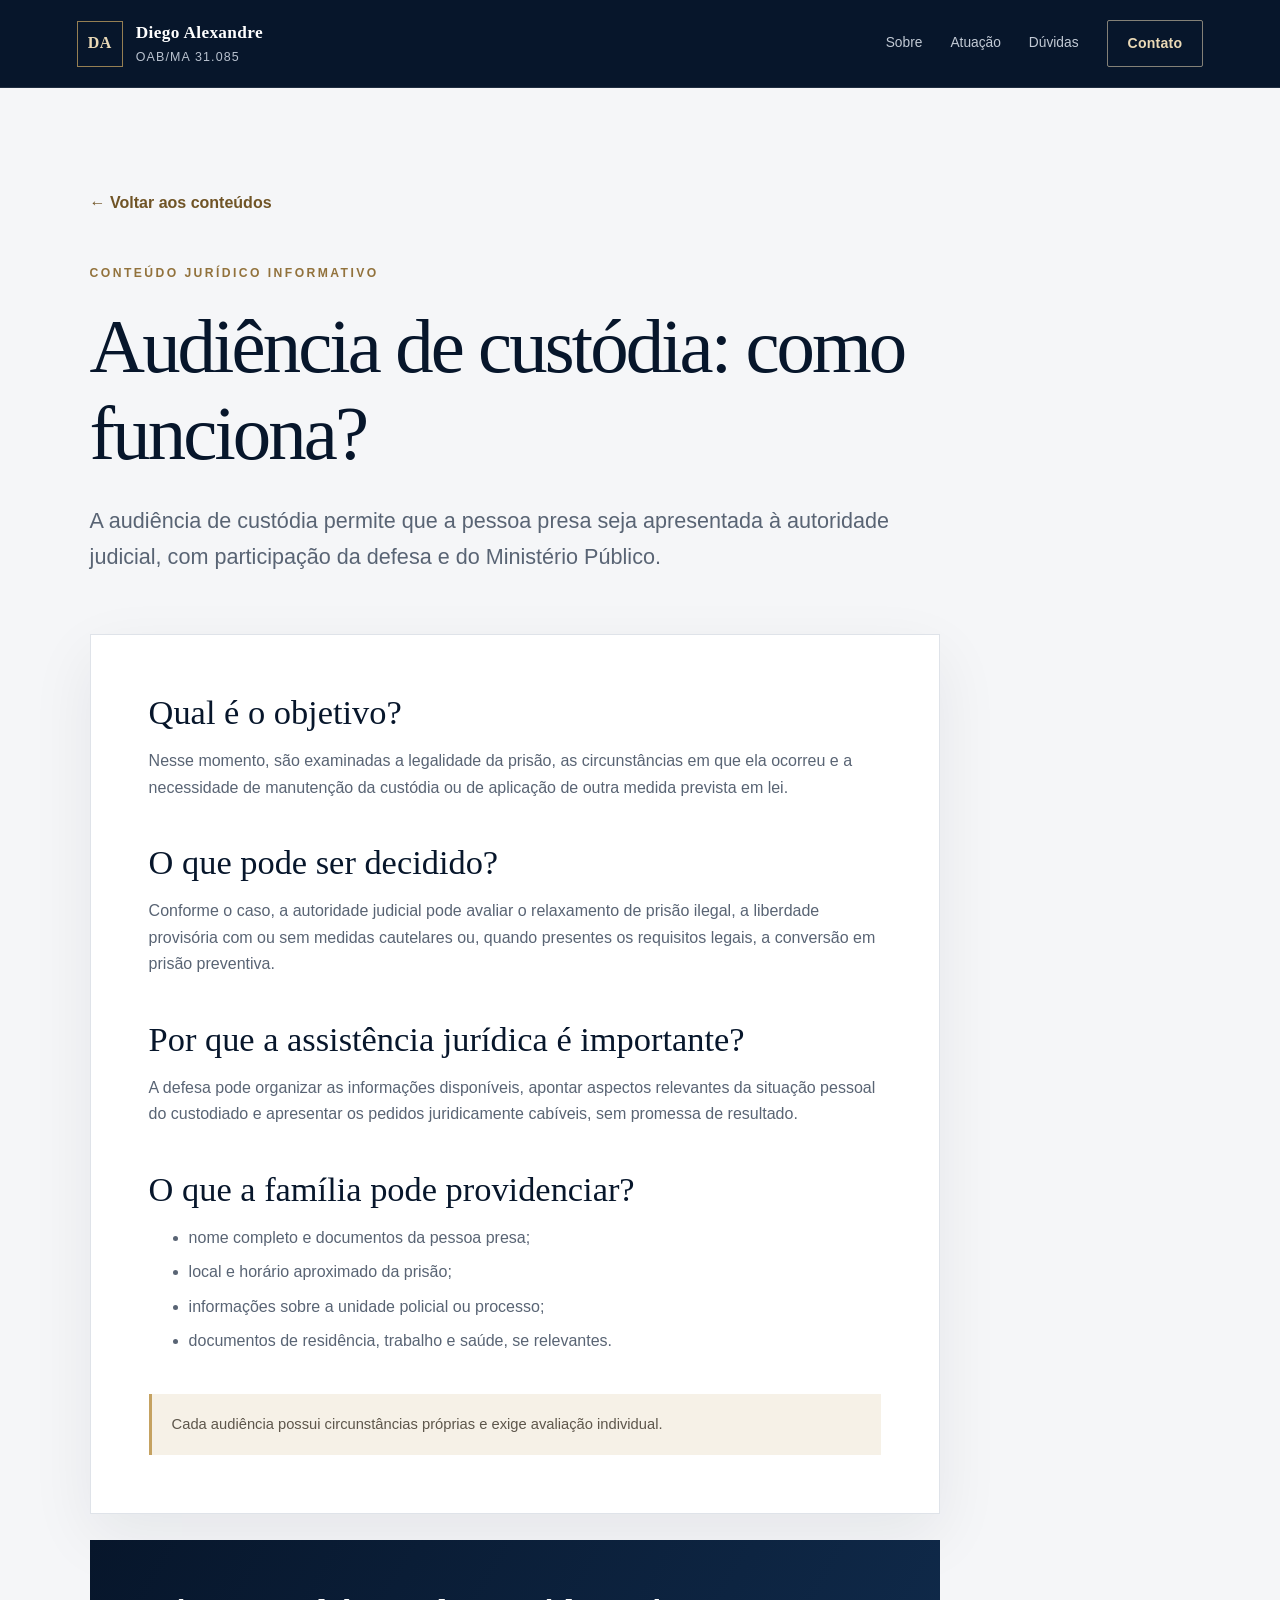
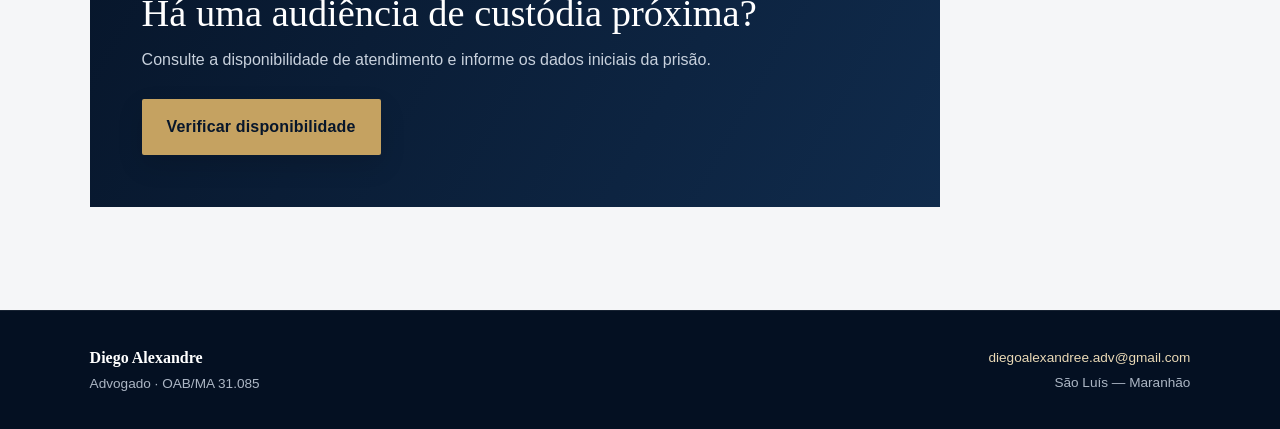
==== audiencia-de-custodia.html @ cdeb8ced "Add files via upload" ====
<!doctype html><html lang="pt-BR"><head><meta charset="utf-8"><meta name="viewport" content="width=device-width,initial-scale=1"><meta name="description" content="Entenda como funciona a audiência de custódia e a importância da assistência jurídica em São Luís/MA."><meta name="theme-color" content="#09182f"><link rel="canonical" href="https://diegoalexandreadv.github.io/advocacia-criminal/audiencia-de-custodia.html"><title>Audiência de custódia: como funciona | Diego Alexandre</title><link rel="stylesheet" href="styles.css"></head><body>
<header class="topbar"><a class="brand" href="index.html"><span class="monogram">DA</span><span><strong>Diego Alexandre</strong><small>OAB/MA 31.085</small></span></a><nav class="main-nav"><a href="index.html#sobre">Sobre</a><a href="index.html#atuacao">Atuação</a><a href="index.html#duvidas">Dúvidas</a><a class="nav-contact" href="index.html#contato">Contato</a></nav></header>
<main><article class="legal-article"><a class="back-link" href="index.html#conteudos">← Voltar aos conteúdos</a><p class="eyebrow">Conteúdo jurídico informativo</p><h1>Audiência de custódia: como funciona?</h1><p class="article-lead">A audiência de custódia permite que a pessoa presa seja apresentada à autoridade judicial, com participação da defesa e do Ministério Público.</p>
<div class="article-body"><h2>Qual é o objetivo?</h2><p>Nesse momento, são examinadas a legalidade da prisão, as circunstâncias em que ela ocorreu e a necessidade de manutenção da custódia ou de aplicação de outra medida prevista em lei.</p><h2>O que pode ser decidido?</h2><p>Conforme o caso, a autoridade judicial pode avaliar o relaxamento de prisão ilegal, a liberdade provisória com ou sem medidas cautelares ou, quando presentes os requisitos legais, a conversão em prisão preventiva.</p><h2>Por que a assistência jurídica é importante?</h2><p>A defesa pode organizar as informações disponíveis, apontar aspectos relevantes da situação pessoal do custodiado e apresentar os pedidos juridicamente cabíveis, sem promessa de resultado.</p><h2>O que a família pode providenciar?</h2><ul><li>nome completo e documentos da pessoa presa;</li><li>local e horário aproximado da prisão;</li><li>informações sobre a unidade policial ou processo;</li><li>documentos de residência, trabalho e saúde, se relevantes.</li></ul><div class="legal-note">Cada audiência possui circunstâncias próprias e exige avaliação individual.</div></div>
<aside class="article-cta"><h2>Há uma audiência de custódia próxima?</h2><p>Consulte a disponibilidade de atendimento e informe os dados iniciais da prisão.</p><a class="button primary" href="https://wa.me/5598984079574?text=Ol%C3%A1%2C%20Dr.%20Diego.%20Preciso%20verificar%20atendimento%20para%20audi%C3%AAncia%20de%20cust%C3%B3dia." target="_blank" rel="noopener noreferrer">Verificar disponibilidade</a></aside></article></main>
<footer><div><strong>Diego Alexandre</strong><span>Advogado · OAB/MA 31.085</span></div><p><a href="mailto:diegoalexandree.adv@gmail.com">diegoalexandree.adv@gmail.com</a><span>São Luís — Maranhão</span></p></footer></body></html>
---- styles.css ----
:root {
  --navy: #07162b;
  --navy-2: #0d2340;
  --ink: #111d30;
  --muted: #596474;
  --gold: #c5a261;
  --gold-light: #ead9b6;
  --paper: #f5f6f8;
  --white: #ffffff;
  --line: #dfe3e9;
}

* { box-sizing: border-box; }
html { scroll-behavior: smooth; }
body { margin: 0; color: var(--ink); background: var(--paper); font-family: "Segoe UI", Arial, Helvetica, sans-serif; font-size: 16px; line-height: 1.65; -webkit-font-smoothing: antialiased; }
a { color: inherit; }

.topbar { min-height: 88px; padding: 16px max(clamp(22px, 6vw, 92px), calc((100vw - 1320px) / 2)); display: flex; align-items: center; justify-content: space-between; gap: 24px; background: var(--navy); color: var(--white); border-bottom: 1px solid rgba(255,255,255,.1); }
.brand { display: flex; align-items: center; gap: 13px; text-decoration: none; }
.brand strong, .brand small { display: block; }
.brand strong { font-family: Georgia, 'Times New Roman', serif; font-size: 1.08rem; letter-spacing: .02em; }
.brand small { color: #b9c2cf; font-size: .78rem; letter-spacing: .09em; text-transform: uppercase; }
.monogram { width: 46px; height: 46px; border: 1px solid rgba(197,162,97,.75); display: grid; place-items: center; color: var(--gold-light); font-family: Georgia, serif; font-weight: 700; letter-spacing: .03em; }
.main-nav { display: flex; align-items: center; gap: 28px; }
.main-nav > a:not(.nav-contact) { color: #c2cad5; font-size: .86rem; text-decoration: none; transition: color .2s ease; }
.main-nav > a:not(.nav-contact):hover { color: var(--gold-light); }
.nav-contact { padding: 11px 20px; border: 1px solid rgba(234,217,183,.55); border-radius: 2px; color: var(--gold-light); font-weight: 650; text-decoration: none; font-size: .88rem; letter-spacing: .015em; transition: .2s ease; }
.nav-contact:hover, .nav-contact:focus-visible { background: var(--gold); color: var(--navy); }
.urgent-strip { padding: 11px max(clamp(22px, 7vw, 108px), calc((100vw - 1320px) / 2)); display: flex; align-items: center; justify-content: center; gap: 10px 18px; flex-wrap: wrap; background: #e8d6b4; color: var(--navy); font-size: .88rem; text-align: center; }
.urgent-strip a { color: var(--navy); font-weight: 750; text-underline-offset: 4px; }

.hero { position: relative; overflow: hidden; min-height: calc(100vh - 88px); padding: clamp(70px, 8vw, 116px) max(clamp(22px, 7vw, 108px), calc((100vw - 1320px) / 2)); display: grid; grid-template-columns: minmax(0, 1.15fr) minmax(360px, .72fr); align-items: center; gap: clamp(54px, 8vw, 124px); background: radial-gradient(circle at 82% 18%, rgba(197,162,97,.10), transparent 28%), linear-gradient(135deg, #061326 0%, var(--navy) 54%, #0a1d38 100%); color: var(--white); }
.hero::before { content: ''; position: absolute; width: 1px; height: 64%; right: 7vw; top: 18%; background: linear-gradient(transparent, rgba(197,162,97,.45), transparent); }
.hero-copy, .hero-visual { position: relative; z-index: 1; }
.eyebrow { margin: 0 0 20px; color: #92723c; font-size: .76rem; font-weight: 750; letter-spacing: .2em; text-transform: uppercase; }
.hero .eyebrow, .eyebrow.light { color: var(--gold-light); }
h1, h2, h3 { margin-top: 0; line-height: 1.14; }
h1, h2 { font-family: Georgia, 'Times New Roman', serif; font-weight: 500; }
h1 { max-width: 790px; margin-bottom: 26px; font-size: clamp(2.65rem, 5vw, 4.65rem); letter-spacing: -.038em; }
.intro { max-width: 650px; margin: 0; color: #bdc7d4; font-size: clamp(1.05rem, 1.35vw, 1.2rem); line-height: 1.75; }
.hero-actions { display: flex; flex-wrap: wrap; gap: 14px; margin-top: 40px; }
.button { min-height: 52px; padding: 14px 24px; display: inline-flex; align-items: center; justify-content: center; border: 1px solid transparent; border-radius: 2px; font-weight: 750; letter-spacing: .01em; text-decoration: none; transition: transform .2s ease, background .2s ease, color .2s ease, box-shadow .2s ease; }
.button:hover { transform: translateY(-2px); }
.button:focus-visible { outline: 3px solid rgba(201,165,94,.45); outline-offset: 3px; }
.primary { background: var(--gold); color: var(--navy); box-shadow: 0 10px 26px rgba(0,0,0,.13); }
.primary:hover { background: #dfc07f; box-shadow: 0 14px 32px rgba(0,0,0,.2); }
.secondary { border-color: rgba(255,255,255,.35); color: var(--white); }
.secondary:hover { background: rgba(255,255,255,.08); }
.credential { margin: 30px 0 0; color: #8f9daf; font-size: .84rem; letter-spacing: .025em; }
.credential span { margin: 0 7px; color: var(--gold); }

.hero-visual { width: 100%; max-width: 480px; justify-self: end; }
.portrait-frame { position: relative; }
.portrait-frame img { width: 100%; height: auto; aspect-ratio: 1 / 1; display: block; object-fit: cover; object-position: center 24%; border: 1px solid rgba(197,162,97,.38); filter: saturate(.82) contrast(1.04); box-shadow: 0 30px 80px rgba(0,0,0,.32); }
.portrait-caption { padding: 20px 2px 0; display: flex; align-items: flex-start; justify-content: space-between; gap: 20px; color: #aeb9c7; }
.portrait-caption strong, .portrait-caption span { display: block; }
.portrait-caption strong { color: var(--white); font-family: Georgia, serif; font-size: 1.12rem; font-weight: 500; }
.portrait-caption span { margin-top: 2px; font-size: .82rem; }
.portrait-caption .location { margin-top: 3px; color: var(--gold-light); font-size: .78rem; letter-spacing: .08em; text-transform: uppercase; white-space: nowrap; }

.practice { padding: clamp(78px, 9vw, 124px) max(clamp(22px, 7vw, 108px), calc((100vw - 1320px) / 2)); }
.about, .faq, .articles { padding: clamp(78px, 9vw, 124px) max(clamp(22px, 7vw, 108px), calc((100vw - 1320px) / 2)); background: var(--white); }
.about-grid { display: grid; grid-template-columns: 1.15fr .85fr; gap: clamp(42px, 8vw, 110px); align-items: start; }
.about-grid > p { margin: 0; color: var(--muted); font-size: 1.07rem; }
.about-details { display: grid; border-top: 1px solid var(--line); }
.about-details span { padding: 16px 0; display: flex; justify-content: space-between; gap: 20px; border-bottom: 1px solid var(--line); color: var(--muted); }
.about-details strong { color: var(--navy); }
.section-heading { max-width: 780px; margin-bottom: 52px; }
.section-heading h2, .contact h2 { margin-bottom: 0; color: var(--navy); font-size: clamp(2rem, 3.7vw, 3.25rem); }
.cards { display: grid; grid-template-columns: repeat(2, 1fr); gap: 1px; background: var(--line); border: 1px solid var(--line); box-shadow: 0 20px 55px rgba(9,24,47,.055); }
.cards article { min-height: 210px; padding: 34px; display: grid; grid-template-columns: 44px 1fr; gap: 22px; background: var(--white); transition: background .2s ease; }
.cards article:hover { background: #fafbfc; }
.cards span { color: #9a783f; font-family: Georgia, serif; font-size: .88rem; }
.cards h3 { margin: 0 0 13px; color: var(--navy); font-family: Georgia, serif; font-size: 1.42rem; font-weight: 500; }
.cards p { margin: 0; max-width: 480px; color: var(--muted); font-size: .96rem; }

.approach { padding: clamp(64px, 7vw, 92px) max(clamp(22px, 7vw, 108px), calc((100vw - 1320px) / 2)); display: grid; grid-template-columns: 1fr 1fr; gap: clamp(40px, 9vw, 140px); align-items: end; background: linear-gradient(120deg, var(--navy-2), #102b4c); color: var(--white); border-top: 1px solid rgba(197,162,97,.28); }
.approach h2 { margin: 0; max-width: 620px; font-size: clamp(2rem, 3.8vw, 3.4rem); }
.approach > p { margin: 0; color: #c8d1dd; font-size: 1.05rem; }
.service-mode { padding: clamp(64px, 7vw, 92px) max(clamp(22px, 7vw, 108px), calc((100vw - 1320px) / 2)); display: grid; grid-template-columns: 1fr 1fr; gap: clamp(40px, 9vw, 140px); align-items: end; background: #102b4c; color: var(--white); border-top: 1px solid rgba(197,162,97,.28); }
.service-mode h2 { margin: 0; font-family: Georgia, serif; font-size: clamp(2rem, 3.8vw, 3.3rem); font-weight: 500; }
.service-mode > p { margin: 0; color: #c8d1dd; }
.faq { background: var(--paper); }
.faq-list { border-top: 1px solid #cfd5dd; }
.faq details { border-bottom: 1px solid #cfd5dd; }
.faq summary { padding: 24px 42px 24px 0; color: var(--navy); font-family: Georgia, serif; font-size: 1.2rem; cursor: pointer; }
.faq details p { max-width: 850px; margin: -6px 0 24px; color: var(--muted); }
.article-grid { display: grid; grid-template-columns: repeat(3,1fr); gap: 18px; }
.article-grid article { padding: 30px; border: 1px solid var(--line); background: #fafbfc; }
.article-grid span { color: #92723c; font-size: .72rem; font-weight: 750; letter-spacing: .12em; text-transform: uppercase; }
.article-grid h3 { margin: 18px 0 13px; color: var(--navy); font-size: 1.35rem; }
.article-grid p { color: var(--muted); }
.article-grid a { color: #7d5d29; font-weight: 700; text-underline-offset: 4px; }
.contact { max-width: 1320px; margin: 0 auto; padding: clamp(82px, 10vw, 138px) max(clamp(22px, 7vw, 108px), calc((100vw - 1320px) / 2)); display: grid; grid-template-columns: .82fr 1.18fr; gap: clamp(45px, 8vw, 110px); align-items: start; }
.contact-copy > p:not(.eyebrow) { color: var(--muted); font-size: 1.05rem; }
.contact-data { margin-top: 34px; border-top: 1px solid var(--line); }
.contact-data span { padding: 16px 0; display: block; border-bottom: 1px solid var(--line); }
.contact-data small { display: block; margin-bottom: 2px; color: #7a8491; text-transform: uppercase; letter-spacing: .1em; }
.contact-data strong, .contact-data a { color: var(--navy); font-weight: 650; text-decoration: none; }
.contact-form { padding: clamp(26px,4vw,46px); background: white; border: 1px solid var(--line); box-shadow: 0 25px 65px rgba(7,22,43,.09); }
.field { display: flex; flex-direction: column; gap: 7px; margin-bottom: 18px; }
.form-row { display: grid; grid-template-columns: 1fr 1fr; gap: 16px; }
.field label { color: var(--navy); font-size: .88rem; font-weight: 700; }
.field input, .field select, .field textarea { width: 100%; padding: 14px 15px; border: 1px solid #cfd5dd; border-radius: 2px; background: #fbfcfd; color: var(--ink); font: inherit; outline: none; transition: border .2s, box-shadow .2s; }
.field textarea { resize: vertical; min-height: 130px; }
.field input:focus, .field select:focus, .field textarea:focus { border-color: #a27b3e; box-shadow: 0 0 0 3px rgba(197,162,97,.16); }
.contact-form .button { width: 100%; cursor: pointer; font: inherit; }
.contact-form > small { display: block; margin-top: 15px; color: #747d8b; line-height: 1.5; }
.floating-socials { position: fixed; right: 20px; bottom: 20px; z-index: 20; display: grid; gap: 10px; }
.social-float { width: 52px; height: 52px; display: grid; place-items: center; border-radius: 50%; color: white; box-shadow: 0 12px 30px rgba(0,0,0,.26); transition: transform .2s ease, box-shadow .2s ease; }
.social-float:hover { transform: translateY(-3px); box-shadow: 0 16px 36px rgba(0,0,0,.32); }
.social-float svg { width: 25px; height: 25px; fill: none; stroke: currentColor; stroke-width: 1.8; stroke-linecap: round; stroke-linejoin: round; }
.social-float svg .dot { fill: currentColor; stroke: none; }
.instagram-float { background: linear-gradient(145deg,#7139a6,#d33f72 55%,#e6a14a); }
.whatsapp-float { background: #176b46; }

footer { padding: 34px max(clamp(22px, 7vw, 108px), calc((100vw - 1320px) / 2)); display: flex; justify-content: space-between; gap: 24px; align-items: center; background: #041022; color: #acb6c4; border-top: 1px solid rgba(255,255,255,.08); }
footer strong, footer span { display: block; }
footer strong { color: var(--white); font-family: Georgia, serif; }
footer span, footer p { margin: 2px 0 0; font-size: .85rem; }
footer p { text-align: right; }
footer p a { color: var(--gold-light); text-decoration: none; }
footer p span { margin-top: 3px; }

/* Páginas de conteúdo jurídico */
.legal-article { padding: clamp(70px,8vw,110px) max(clamp(22px,7vw,108px),calc((100vw - 1180px)/2)); background: var(--paper); }
.back-link { display: inline-block; margin-bottom: 46px; color: #705426; font-weight: 700; text-decoration: none; }
.legal-article > h1 { max-width: 900px; margin-bottom: 25px; color: var(--navy); font-size: clamp(2.7rem,6vw,5rem); }
.article-lead { max-width: 850px; margin: 0 0 60px; color: var(--muted); font-size: clamp(1.1rem,2vw,1.35rem); }
.article-body { max-width: 850px; padding: clamp(28px,5vw,58px); background: white; border: 1px solid var(--line); box-shadow: 0 22px 60px rgba(7,22,43,.07); }
.article-body h2 { margin: 42px 0 14px; color: var(--navy); font-size: clamp(1.55rem,3vw,2.15rem); }
.article-body h2:first-child { margin-top: 0; }
.article-body p, .article-body li { color: var(--muted); }
.article-body li + li { margin-top: 8px; }
.legal-note { margin-top: 40px; padding: 18px 20px; border-left: 3px solid var(--gold); background: #f6f1e7; color: #5d564b; font-size: .92rem; }
.article-cta { max-width: 850px; margin-top: 26px; padding: clamp(28px,5vw,52px); background: linear-gradient(120deg,var(--navy),#102b4c); color: white; }
.article-cta h2 { margin-bottom: 12px; font-family: Georgia,serif; font-size: clamp(1.7rem,3vw,2.5rem); font-weight: 500; }
.article-cta p { margin: 0 0 25px; color: #c8d1dd; }

@media (max-width: 900px) {
  .hero { grid-template-columns: 1fr; }
  .hero { min-height: auto; }
  .hero-visual { max-width: 520px; justify-self: start; }
  .main-nav > a:not(.nav-contact) { display: none; }
  .contact { grid-template-columns: 1fr; }
}

@media (max-width: 620px) {
  .topbar { min-height: 72px; padding: 13px 18px; }
  .monogram { width: 40px; height: 40px; }
  .brand strong { font-size: .98rem; }
  .nav-contact { padding: 9px 12px; font-size: .78rem; }
  .hero { padding: 58px 20px 64px; gap: 38px; }
  h1 { font-size: clamp(2.25rem, 12vw, 3.25rem); }
  .hero-actions, .hero-actions .button { width: 100%; }
  .credential { line-height: 1.8; }
  .portrait-caption { padding-top: 16px; }
  .practice { padding: 68px 20px; }
  .cards { grid-template-columns: 1fr; }
  .cards article { min-height: 0; padding: 28px 24px; grid-template-columns: 36px 1fr; gap: 14px; }
  .approach { grid-template-columns: 1fr; padding: 60px 20px; }
  .about, .faq, .articles { padding: 68px 20px; }
  .about-grid, .service-mode { grid-template-columns: 1fr; }
  .article-grid { grid-template-columns: 1fr; }
  .contact { padding: 72px 20px; }
  .form-row { grid-template-columns: 1fr; gap: 0; }
  .floating-socials { right: 14px; bottom: 14px; }
  .social-float { width: 48px; height: 48px; }
  .legal-article { padding: 58px 20px; }
  .back-link { margin-bottom: 34px; }
  .article-body, .article-cta { padding: 25px 21px; }
  footer { align-items: flex-start; flex-direction: column; padding: 28px 20px; }
  footer p { text-align: left; }
}

@media (prefers-reduced-motion: reduce) {
  html { scroll-behavior: auto; }
  .button { transition: none; }
}
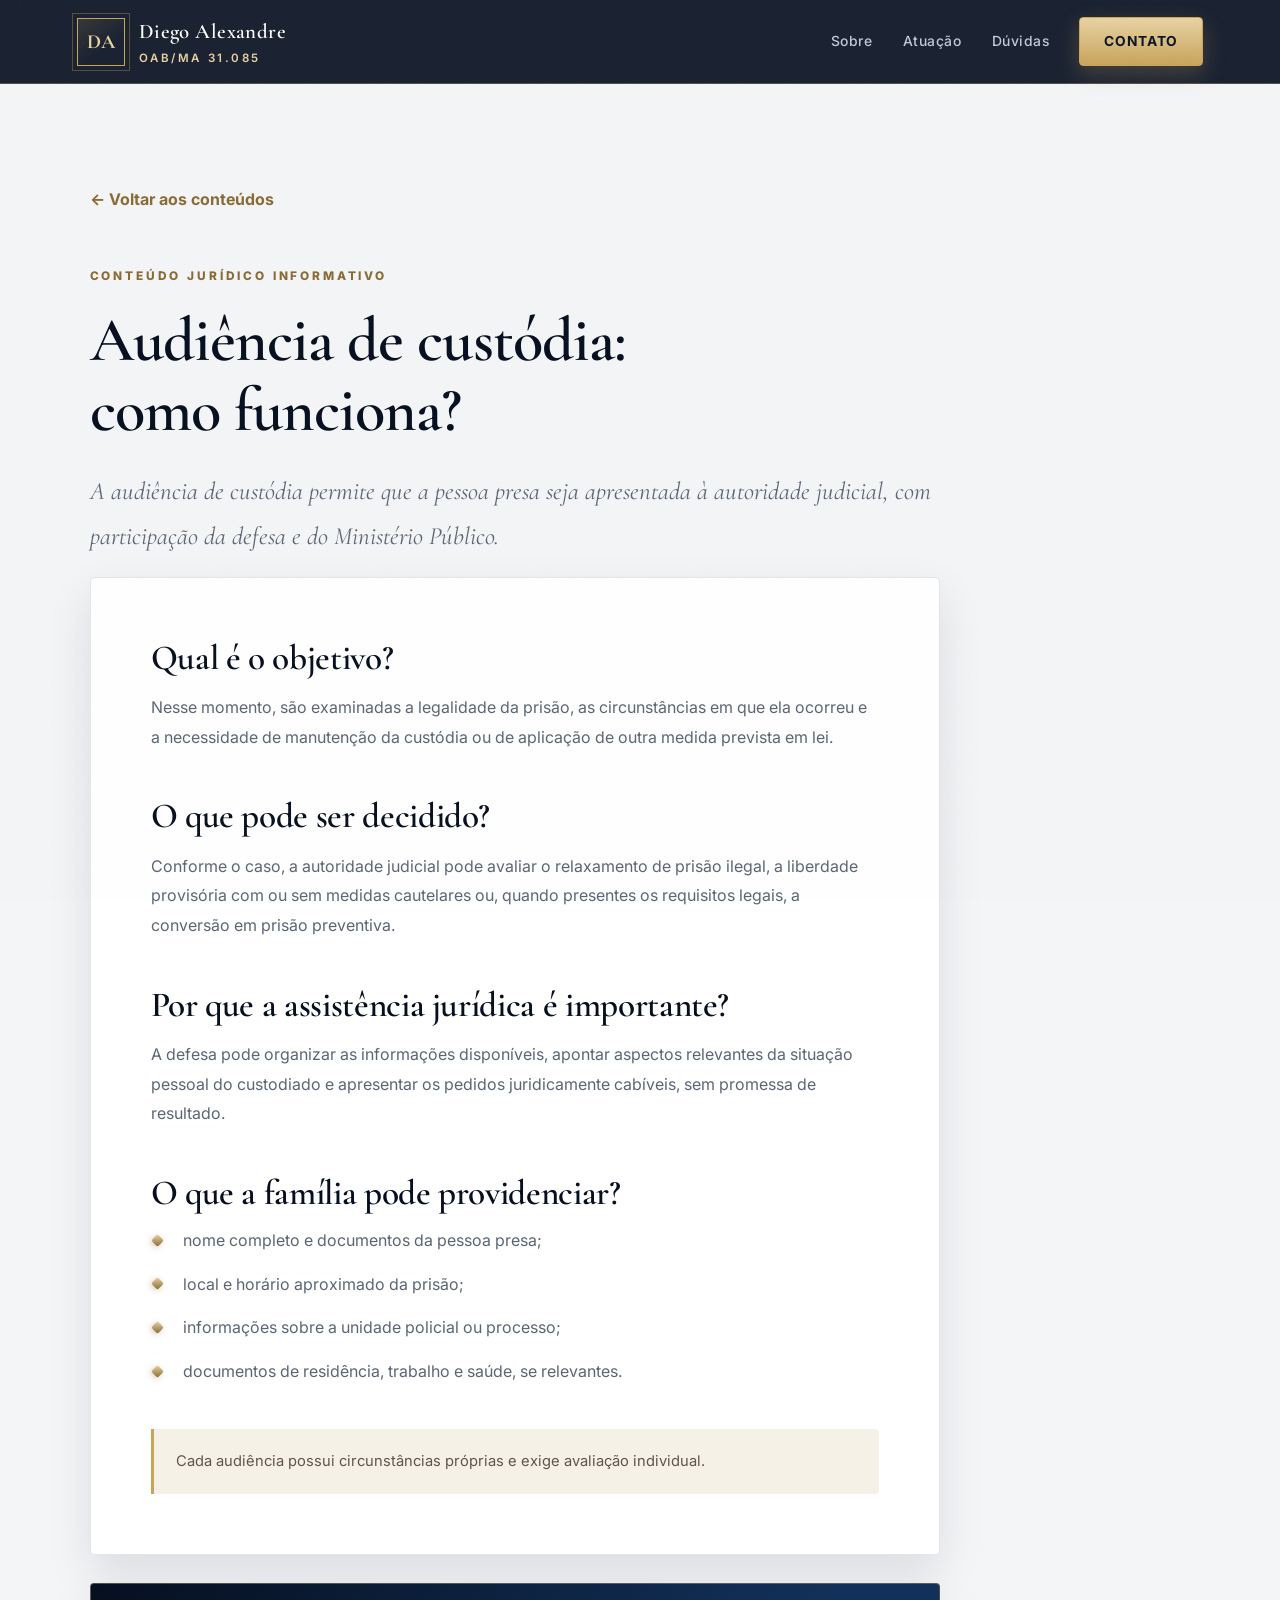
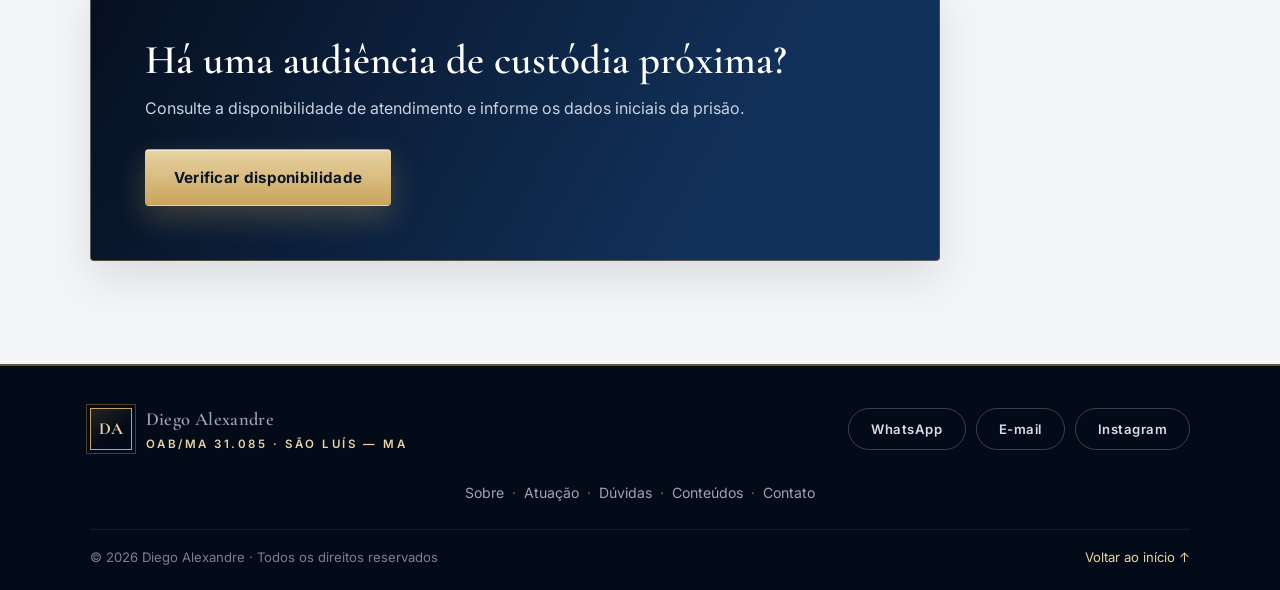
==== commit cff4f239: "Redesign completo: CSS v2, animacoes, OG tags, rodape novo, artigos fianca removido/aborto adicionad" ====
--- a/audiencia-de-custodia.html
+++ b/audiencia-de-custodia.html
@@ -1,6 +1,22 @@
-<!doctype html><html lang="pt-BR"><head><meta charset="utf-8"><meta name="viewport" content="width=device-width,initial-scale=1"><meta name="description" content="Entenda como funciona a audiência de custódia e a importância da assistência jurídica em São Luís/MA."><meta name="theme-color" content="#09182f"><link rel="canonical" href="https://diegoalexandreadv.github.io/advocacia-criminal/audiencia-de-custodia.html"><title>Audiência de custódia: como funciona | Diego Alexandre</title><link rel="stylesheet" href="styles.css"></head><body>
+<!doctype html><html lang="pt-BR"><head><meta charset="utf-8"><meta name="viewport" content="width=device-width,initial-scale=1"><meta name="description" content="Entenda como funciona a audiência de custódia e a importância da assistência jurídica em São Luís/MA."><meta name="theme-color" content="#09182f"><link rel="canonical" href="https://diegoalexandreadv.github.io/advocacia-criminal/audiencia-de-custodia.html"><meta property="og:title" content="Audiência de custódia: como funciona | Diego Alexandre"><meta property="og:description" content="Entenda como funciona a audiência de custódia e a importância da assistência jurídica em São Luís/MA."><meta property="og:type" content="article"><meta property="og:image" content="https://diegoalexandreadv.github.io/advocacia-criminal/diego-alexandre.jpeg"><title>Audiência de custódia: como funciona | Diego Alexandre</title><link rel="stylesheet" href="styles.css"></head><body>
 <header class="topbar"><a class="brand" href="index.html"><span class="monogram">DA</span><span><strong>Diego Alexandre</strong><small>OAB/MA 31.085</small></span></a><nav class="main-nav"><a href="index.html#sobre">Sobre</a><a href="index.html#atuacao">Atuação</a><a href="index.html#duvidas">Dúvidas</a><a class="nav-contact" href="index.html#contato">Contato</a></nav></header>
 <main><article class="legal-article"><a class="back-link" href="index.html#conteudos">← Voltar aos conteúdos</a><p class="eyebrow">Conteúdo jurídico informativo</p><h1>Audiência de custódia: como funciona?</h1><p class="article-lead">A audiência de custódia permite que a pessoa presa seja apresentada à autoridade judicial, com participação da defesa e do Ministério Público.</p>
 <div class="article-body"><h2>Qual é o objetivo?</h2><p>Nesse momento, são examinadas a legalidade da prisão, as circunstâncias em que ela ocorreu e a necessidade de manutenção da custódia ou de aplicação de outra medida prevista em lei.</p><h2>O que pode ser decidido?</h2><p>Conforme o caso, a autoridade judicial pode avaliar o relaxamento de prisão ilegal, a liberdade provisória com ou sem medidas cautelares ou, quando presentes os requisitos legais, a conversão em prisão preventiva.</p><h2>Por que a assistência jurídica é importante?</h2><p>A defesa pode organizar as informações disponíveis, apontar aspectos relevantes da situação pessoal do custodiado e apresentar os pedidos juridicamente cabíveis, sem promessa de resultado.</p><h2>O que a família pode providenciar?</h2><ul><li>nome completo e documentos da pessoa presa;</li><li>local e horário aproximado da prisão;</li><li>informações sobre a unidade policial ou processo;</li><li>documentos de residência, trabalho e saúde, se relevantes.</li></ul><div class="legal-note">Cada audiência possui circunstâncias próprias e exige avaliação individual.</div></div>
 <aside class="article-cta"><h2>Há uma audiência de custódia próxima?</h2><p>Consulte a disponibilidade de atendimento e informe os dados iniciais da prisão.</p><a class="button primary" href="https://wa.me/5598984079574?text=Ol%C3%A1%2C%20Dr.%20Diego.%20Preciso%20verificar%20atendimento%20para%20audi%C3%AAncia%20de%20cust%C3%B3dia." target="_blank" rel="noopener noreferrer">Verificar disponibilidade</a></aside></article></main>
-<footer><div><strong>Diego Alexandre</strong><span>Advogado · OAB/MA 31.085</span></div><p><a href="mailto:diegoalexandree.adv@gmail.com">diegoalexandree.adv@gmail.com</a><span>São Luís — Maranhão</span></p></footer></body></html>
+<footer class="foot-new">
+  <div class="foot-top">
+    <a class="brand" href="index.html" aria-label="Diego Alexandre — início">
+      <span class="monogram sm" aria-hidden="true">DA</span>
+      <span><strong>Diego Alexandre</strong><small>OAB/MA 31.085 · São Luís — MA</small></span>
+    </a>
+    <div class="foot-contact">
+      <a href="https://wa.me/5598984079574" target="_blank" rel="noopener">WhatsApp</a>
+      <a href="mailto:diegoalexandree.adv@gmail.com">E-mail</a>
+      <a href="https://www.instagram.com/diegoalexandreadv/" target="_blank" rel="noopener">Instagram</a>
+    </div>
+  </div>
+  <nav class="foot-links" aria-label="Mapa do site">
+    <a href="index.html#sobre">Sobre</a><span>·</span><a href="index.html#atuacao">Atuação</a><span>·</span><a href="index.html#duvidas">Dúvidas</a><span>·</span><a href="index.html#conteudos">Conteúdos</a><span>·</span><a href="index.html#contato">Contato</a>
+  </nav>
+  <div class="foot-bottom"><span>© 2026 Diego Alexandre · Todos os direitos reservados</span><a href="index.html">Voltar ao início ↑</a></div>
+</footer></body></html>
--- a/styles.css
+++ b/styles.css
@@ -1,179 +1,744 @@
+@import url('https://fonts.googleapis.com/css2?family=Cormorant+Garamond:ital,wght@0,500;0,600;0,700;1,500&family=Inter:wght@400;500;600;700;800&display=swap');
+
+/* ============================================================
+   DIEGO ALEXANDRE — ADVOCACIA CRIMINAL · CSS v2 (reescrita total)
+   Identidade: azul-marinho profundo + dourado envelhecido
+   Tipografia: Cormorant Garamond (display) + Inter (texto)
+   ============================================================ */
 :root {
-  --navy: #07162b;
-  --navy-2: #0d2340;
-  --ink: #111d30;
-  --muted: #596474;
-  --gold: #c5a261;
-  --gold-light: #ead9b6;
-  --paper: #f5f6f8;
+  --navy: #060f1f;
+  --navy-2: #0b1e3a;
+  --navy-3: #10294d;
+  --ink: #101b2e;
+  --muted: #5b6675;
+  --muted-lt: #aeb9c7;
+  --gold: #c9a45c;
+  --gold-2: #e8d3a2;
+  --gold-dk: #8a6a33;
+  --paper: #f4f5f7;
   --white: #ffffff;
-  --line: #dfe3e9;
+  --line: #e2e6ec;
+  --radius: 4px;
+  --shadow-lg: 0 30px 70px rgba(4, 12, 26, .16);
+  --shadow-md: 0 18px 45px rgba(4, 12, 26, .10);
+  --font-display: "Cormorant Garamond", Georgia, "Times New Roman", serif;
+  --font-body: "Inter", "Segoe UI", Arial, Helvetica, sans-serif;
 }
 
 * { box-sizing: border-box; }
 html { scroll-behavior: smooth; }
-body { margin: 0; color: var(--ink); background: var(--paper); font-family: "Segoe UI", Arial, Helvetica, sans-serif; font-size: 16px; line-height: 1.65; -webkit-font-smoothing: antialiased; }
+body {
+  margin: 0;
+  color: var(--ink);
+  background:
+    radial-gradient(900px 480px at 12% 32%, rgba(201, 164, 92, .06), transparent 65%),
+    radial-gradient(1000px 520px at 88% 72%, rgba(11, 30, 58, .05), transparent 65%),
+    var(--paper);
+  font-family: var(--font-body);
+  font-size: 16px;
+  line-height: 1.7;
+  -webkit-font-smoothing: antialiased;
+  text-rendering: optimizeLegibility;
+}
 a { color: inherit; }
-
-.topbar { min-height: 88px; padding: 16px max(clamp(22px, 6vw, 92px), calc((100vw - 1320px) / 2)); display: flex; align-items: center; justify-content: space-between; gap: 24px; background: var(--navy); color: var(--white); border-bottom: 1px solid rgba(255,255,255,.1); }
-.brand { display: flex; align-items: center; gap: 13px; text-decoration: none; }
+img { max-width: 100%; }
+h1, h2, h3 { margin-top: 0; line-height: 1.12; text-wrap: balance; }
+h1, h2 { font-family: var(--font-display); font-weight: 600; }
+
+/* ---------- Topo ---------- */
+.topbar {
+  position: sticky; top: 0; z-index: 50;
+  min-height: 84px;
+  padding: 14px max(clamp(22px, 6vw, 92px), calc((100vw - 1320px) / 2));
+  display: flex; align-items: center; justify-content: space-between; gap: 24px;
+  background: rgba(6, 15, 31, .92);
+  -webkit-backdrop-filter: blur(14px); backdrop-filter: blur(14px);
+  color: var(--white);
+  border-bottom: 1px solid rgba(201, 164, 92, .35);
+}
+.brand { display: flex; align-items: center; gap: 14px; text-decoration: none; }
 .brand strong, .brand small { display: block; }
-.brand strong { font-family: Georgia, 'Times New Roman', serif; font-size: 1.08rem; letter-spacing: .02em; }
-.brand small { color: #b9c2cf; font-size: .78rem; letter-spacing: .09em; text-transform: uppercase; }
-.monogram { width: 46px; height: 46px; border: 1px solid rgba(197,162,97,.75); display: grid; place-items: center; color: var(--gold-light); font-family: Georgia, serif; font-weight: 700; letter-spacing: .03em; }
-.main-nav { display: flex; align-items: center; gap: 28px; }
-.main-nav > a:not(.nav-contact) { color: #c2cad5; font-size: .86rem; text-decoration: none; transition: color .2s ease; }
-.main-nav > a:not(.nav-contact):hover { color: var(--gold-light); }
-.nav-contact { padding: 11px 20px; border: 1px solid rgba(234,217,183,.55); border-radius: 2px; color: var(--gold-light); font-weight: 650; text-decoration: none; font-size: .88rem; letter-spacing: .015em; transition: .2s ease; }
-.nav-contact:hover, .nav-contact:focus-visible { background: var(--gold); color: var(--navy); }
-.urgent-strip { padding: 11px max(clamp(22px, 7vw, 108px), calc((100vw - 1320px) / 2)); display: flex; align-items: center; justify-content: center; gap: 10px 18px; flex-wrap: wrap; background: #e8d6b4; color: var(--navy); font-size: .88rem; text-align: center; }
-.urgent-strip a { color: var(--navy); font-weight: 750; text-underline-offset: 4px; }
-
-.hero { position: relative; overflow: hidden; min-height: calc(100vh - 88px); padding: clamp(70px, 8vw, 116px) max(clamp(22px, 7vw, 108px), calc((100vw - 1320px) / 2)); display: grid; grid-template-columns: minmax(0, 1.15fr) minmax(360px, .72fr); align-items: center; gap: clamp(54px, 8vw, 124px); background: radial-gradient(circle at 82% 18%, rgba(197,162,97,.10), transparent 28%), linear-gradient(135deg, #061326 0%, var(--navy) 54%, #0a1d38 100%); color: var(--white); }
-.hero::before { content: ''; position: absolute; width: 1px; height: 64%; right: 7vw; top: 18%; background: linear-gradient(transparent, rgba(197,162,97,.45), transparent); }
-.hero-copy, .hero-visual { position: relative; z-index: 1; }
-.eyebrow { margin: 0 0 20px; color: #92723c; font-size: .76rem; font-weight: 750; letter-spacing: .2em; text-transform: uppercase; }
-.hero .eyebrow, .eyebrow.light { color: var(--gold-light); }
-h1, h2, h3 { margin-top: 0; line-height: 1.14; }
-h1, h2 { font-family: Georgia, 'Times New Roman', serif; font-weight: 500; }
-h1 { max-width: 790px; margin-bottom: 26px; font-size: clamp(2.65rem, 5vw, 4.65rem); letter-spacing: -.038em; }
-.intro { max-width: 650px; margin: 0; color: #bdc7d4; font-size: clamp(1.05rem, 1.35vw, 1.2rem); line-height: 1.75; }
-.hero-actions { display: flex; flex-wrap: wrap; gap: 14px; margin-top: 40px; }
-.button { min-height: 52px; padding: 14px 24px; display: inline-flex; align-items: center; justify-content: center; border: 1px solid transparent; border-radius: 2px; font-weight: 750; letter-spacing: .01em; text-decoration: none; transition: transform .2s ease, background .2s ease, color .2s ease, box-shadow .2s ease; }
+.brand strong { font-family: var(--font-display); font-size: 1.3rem; font-weight: 600; letter-spacing: .02em; }
+.brand small { color: var(--gold-2); font-size: .72rem; font-weight: 600; letter-spacing: .22em; text-transform: uppercase; }
+.monogram {
+  width: 48px; height: 48px; flex: 0 0 auto;
+  display: grid; place-items: center;
+  border: 1px solid var(--gold);
+  outline: 1px solid rgba(201, 164, 92, .35); outline-offset: 4px;
+  color: var(--gold-2);
+  font-family: var(--font-display); font-size: 1.25rem; font-weight: 700;
+  background: linear-gradient(145deg, rgba(201,164,92,.16), transparent 60%);
+}
+.main-nav { display: flex; align-items: center; gap: 30px; }
+.main-nav > a:not(.nav-contact) {
+  position: relative; color: #c2cad5; font-size: .87rem; font-weight: 500;
+  letter-spacing: .04em; text-decoration: none; padding: 6px 0; transition: color .2s ease;
+}
+.main-nav > a:not(.nav-contact)::after {
+  content: ""; position: absolute; left: 0; bottom: 0; height: 1px; width: 0;
+  background: var(--gold); transition: width .25s ease;
+}
+.main-nav > a:not(.nav-contact):hover { color: var(--gold-2); }
+.main-nav > a:not(.nav-contact):hover::after { width: 100%; }
+.nav-contact {
+  padding: 12px 24px; border: 1px solid var(--gold); border-radius: var(--radius);
+  color: #0a1526; font-weight: 700; font-size: .86rem; letter-spacing: .06em; text-transform: uppercase;
+  background: linear-gradient(180deg, var(--gold-2), var(--gold));
+  text-decoration: none; transition: transform .2s ease, box-shadow .2s ease, filter .2s ease;
+  box-shadow: 0 8px 22px rgba(201, 164, 92, .25);
+}
+.nav-contact:hover { transform: translateY(-2px); filter: brightness(1.06); box-shadow: 0 12px 28px rgba(201, 164, 92, .35); }
+
+/* ---------- Faixa urgente ---------- */
+.urgent-strip {
+  padding: 12px max(clamp(22px, 7vw, 108px), calc((100vw - 1320px) / 2));
+  display: flex; align-items: center; justify-content: center; gap: 8px 16px; flex-wrap: wrap;
+  background: linear-gradient(90deg, #d9bd85, #efdfbc 50%, #d9bd85);
+  color: #3d2c10; font-size: .88rem; text-align: center;
+}
+.urgent-strip strong { font-weight: 800; }
+.urgent-strip a { color: #3d2c10; font-weight: 800; text-underline-offset: 4px; }
+.urgent-strip a:hover { color: #000; }
+
+/* ---------- Hero ---------- */
+.hero {
+  position: relative; overflow: hidden;
+  min-height: calc(100vh - 84px);
+  padding: clamp(70px, 8vw, 116px) max(clamp(22px, 7vw, 108px), calc((100vw - 1320px) / 2));
+  display: grid; grid-template-columns: minmax(0, 1.15fr) minmax(360px, .72fr);
+  align-items: center; gap: clamp(54px, 8vw, 124px);
+  color: var(--white);
+  background:
+    radial-gradient(1000px 480px at 50% -8%, rgba(38, 84, 140, .5), transparent 65%),
+    radial-gradient(760px 560px at 10% 32%, rgba(201, 164, 92, .13), transparent 60%),
+    radial-gradient(900px 700px at 50% 115%, rgba(0, 0, 0, .55), transparent 70%),
+    linear-gradient(160deg, #030912 0%, #071224 58%, #0a1c36 100%);
+}
+.hero::before {
+  content: ""; position: absolute; inset: 0; pointer-events: none; opacity: .5;
+  background-image: linear-gradient(rgba(255,255,255,.035) 1px, transparent 1px),
+    linear-gradient(90deg, rgba(255,255,255,.035) 1px, transparent 1px);
+  background-size: 72px 72px;
+  mask-image: radial-gradient(ellipse at 70% 20%, #000 20%, transparent 70%);
+  -webkit-mask-image: radial-gradient(ellipse at 70% 20%, #000 20%, transparent 70%);
+}
+.hero::after {
+  content: ""; position: absolute; inset: 0 -420px 0 0; pointer-events: none;
+  background:
+    repeating-linear-gradient(90deg, transparent 0 150px, rgba(216, 178, 106, .06) 150px 178px, transparent 178px 420px),
+    radial-gradient(circle 2px at 60px 200px, rgba(232, 211, 162, .8), transparent 3px),
+    radial-gradient(circle 1.5px at 180px 80px, rgba(232, 211, 162, .55), transparent 3px);
+  background-size: auto, 260px 260px, 260px 260px;
+  background-repeat: repeat, repeat, repeat;
+  animation: heroBeamsGPU 24s linear infinite;
+  will-change: transform;
+}
+@keyframes heroBeamsGPU {
+  from { transform: translateX(0); }
+  to { transform: translateX(-420px); }
+}
+.hero-copy, .hero-visual { position: relative; z-index: 1; animation: rise .7s ease both; }
+.hero-visual { animation-delay: .12s; }
+@keyframes rise { from { opacity: 0; transform: translateY(26px); } to { opacity: 1; transform: none; } }
+.hero-visual { animation: rise .7s ease .12s both, heroFloat 7s ease-in-out 1s infinite; }
+@keyframes heroFloat { 0%, 100% { transform: translateY(0); } 50% { transform: translateY(-10px); } }
+.eyebrow {
+  margin: 0 0 20px; color: var(--gold-dk);
+  font-size: .74rem; font-weight: 800; letter-spacing: .24em; text-transform: uppercase;
+}
+/* linha da eyebrow removida */
+.hero .eyebrow, .eyebrow.light { color: var(--gold-2); }
+.hero .eyebrow {
+  display: inline-flex; border: 1px solid rgba(201, 164, 92, .55); border-radius: 100px;
+  padding: 9px 22px; background: rgba(201, 164, 92, .08);
+}
+h1 {
+  max-width: 800px; margin-bottom: 26px;
+  font-size: clamp(2.7rem, 5.2vw, 4.8rem);
+  letter-spacing: -.01em; font-weight: 600;
+}
+.intro { max-width: 640px; margin: 0; color: #bcc6d3; font-size: clamp(1.05rem, 1.35vw, 1.2rem); line-height: 1.8; }
+.hero-actions { display: flex; flex-wrap: wrap; gap: 14px; margin-top: 42px; }
+.hero h1 em { font-style: italic; background: linear-gradient(120deg, var(--gold-2), var(--gold)); -webkit-background-clip: text; background-clip: text; color: transparent; -webkit-text-fill-color: transparent; }
+.hero-trust { list-style: none; margin: 34px 0 0; padding: 0; display: flex; flex-wrap: wrap; gap: 10px 26px; }
+.hero-trust li { position: relative; padding-left: 26px; color: #c3ccd7; font-size: .86rem; font-weight: 600; letter-spacing: .05em; }
+.hero-trust li::before { content: "✓"; position: absolute; left: 0; top: 0; color: var(--gold); font-weight: 800; }
+.button {
+  min-height: 54px; padding: 15px 28px;
+  display: inline-flex; align-items: center; justify-content: center;
+  border: 1px solid transparent; border-radius: var(--radius);
+  font-weight: 700; font-size: .95rem; letter-spacing: .02em; text-decoration: none;
+  transition: transform .2s ease, background .2s ease, color .2s ease, box-shadow .2s ease, border-color .2s ease;
+}
 .button:hover { transform: translateY(-2px); }
-.button:focus-visible { outline: 3px solid rgba(201,165,94,.45); outline-offset: 3px; }
-.primary { background: var(--gold); color: var(--navy); box-shadow: 0 10px 26px rgba(0,0,0,.13); }
-.primary:hover { background: #dfc07f; box-shadow: 0 14px 32px rgba(0,0,0,.2); }
-.secondary { border-color: rgba(255,255,255,.35); color: var(--white); }
-.secondary:hover { background: rgba(255,255,255,.08); }
-.credential { margin: 30px 0 0; color: #8f9daf; font-size: .84rem; letter-spacing: .025em; }
-.credential span { margin: 0 7px; color: var(--gold); }
-
-.hero-visual { width: 100%; max-width: 480px; justify-self: end; }
-.portrait-frame { position: relative; }
-.portrait-frame img { width: 100%; height: auto; aspect-ratio: 1 / 1; display: block; object-fit: cover; object-position: center 24%; border: 1px solid rgba(197,162,97,.38); filter: saturate(.82) contrast(1.04); box-shadow: 0 30px 80px rgba(0,0,0,.32); }
-.portrait-caption { padding: 20px 2px 0; display: flex; align-items: flex-start; justify-content: space-between; gap: 20px; color: #aeb9c7; }
+.button:focus-visible { outline: 3px solid rgba(201, 165, 94, .5); outline-offset: 3px; }
+.primary {
+  background: linear-gradient(180deg, var(--gold-2), var(--gold));
+  color: #0a1526; box-shadow: 0 12px 30px rgba(201, 164, 92, .28);
+}
+.primary:hover { filter: brightness(1.05); box-shadow: 0 16px 36px rgba(201, 164, 92, .38); }
+.secondary { border-color: rgba(255, 255, 255, .4); color: var(--white); }
+.secondary:hover { background: rgba(255, 255, 255, .09); border-color: rgba(255, 255, 255, .7); }
+.credential {
+  margin: 34px 0 0; padding: 14px 0 14px 18px;
+  border-left: 2px solid var(--gold);
+  color: #d6dde6; font-size: .92rem; font-weight: 600; letter-spacing: .06em;
+}
+.credential span { margin: 0 10px; color: var(--gold); font-size: 1rem; }
+
+.hero-copy { grid-column: 2; grid-row: 1; }
+.hero-visual {
+  width: 100%; max-width: 440px; justify-self: start;
+  grid-column: 1; grid-row: 1;
+}
+.hero-visual { position: relative; }
+.hero-visual::before {
+  content: ""; position: absolute; inset: -12% -18% -8% -18%; pointer-events: none;
+  background:
+    radial-gradient(320px 320px at 30% 25%, rgba(201, 164, 92, .30), transparent 68%),
+    radial-gradient(380px 380px at 75% 70%, rgba(28, 70, 130, .50), transparent 68%);
+  animation: photoGlow 9s ease-in-out infinite alternate;
+  will-change: transform, opacity;
+}
+@keyframes photoGlow {
+  from { transform: translate(-14px, -8px) scale(1); opacity: .85; }
+  to { transform: translate(16px, 12px) scale(1.08); opacity: 1; }
+}
+.portrait-frame { position: relative; overflow: hidden; border-radius: 18px; }
+.portrait-frame::after {
+  content: ""; position: absolute; top: 0; bottom: 0; width: 90px; left: -140px;
+  background: linear-gradient(105deg, transparent, rgba(255, 255, 255, .28), transparent);
+  transform: skewX(-18deg); pointer-events: none; z-index: 2;
+  animation: photoShine 9s ease-in-out infinite;
+}
+@keyframes photoShine { 0%, 62% { left: -140px; } 88%, 100% { left: calc(100% + 60px); } }
+.portrait-frame img {
+  position: relative; width: 100%; height: auto; aspect-ratio: 4 / 5; display: block;
+  object-fit: cover; object-position: center 18%;
+  border: none;
+  filter: saturate(.88) contrast(1.05);
+  box-shadow: 0 34px 90px rgba(0, 0, 0, .45);
+}
+.portrait-caption {
+  margin-top: 24px; padding: 16px 2px 0;
+  display: flex; align-items: flex-start; justify-content: space-between; gap: 20px;
+  color: #aeb9c7;
+}
 .portrait-caption strong, .portrait-caption span { display: block; }
-.portrait-caption strong { color: var(--white); font-family: Georgia, serif; font-size: 1.12rem; font-weight: 500; }
+.portrait-caption strong { color: var(--white); font-family: var(--font-display); font-size: 1.3rem; font-weight: 600; }
 .portrait-caption span { margin-top: 2px; font-size: .82rem; }
-.portrait-caption .location { margin-top: 3px; color: var(--gold-light); font-size: .78rem; letter-spacing: .08em; text-transform: uppercase; white-space: nowrap; }
-
-.practice { padding: clamp(78px, 9vw, 124px) max(clamp(22px, 7vw, 108px), calc((100vw - 1320px) / 2)); }
-.about, .faq, .articles { padding: clamp(78px, 9vw, 124px) max(clamp(22px, 7vw, 108px), calc((100vw - 1320px) / 2)); background: var(--white); }
+.portrait-caption .location { margin-top: 4px; color: var(--gold-2); font-size: .74rem; font-weight: 700; letter-spacing: .14em; text-transform: uppercase; white-space: nowrap; }
+
+/* ---------- Seções claras ---------- */
+.practice { padding: clamp(80px, 9vw, 128px) max(clamp(22px, 7vw, 108px), calc((100vw - 1320px) / 2)); background: #faf7f0; }
+.about, .faq, .articles {
+  padding: clamp(80px, 9vw, 128px) max(clamp(22px, 7vw, 108px), calc((100vw - 1320px) / 2));
+  background: var(--white);
+}
+.section-heading { max-width: 800px; margin-bottom: 54px; }
+.section-heading h2, .contact h2 {
+  margin-bottom: 0; color: var(--navy);
+  font-size: clamp(2.1rem, 3.8vw, 3.3rem); font-weight: 600; letter-spacing: -.01em;
+}
+
 .about-grid { display: grid; grid-template-columns: 1.15fr .85fr; gap: clamp(42px, 8vw, 110px); align-items: start; }
-.about-grid > p { margin: 0; color: var(--muted); font-size: 1.07rem; }
-.about-details { display: grid; border-top: 1px solid var(--line); }
-.about-details span { padding: 16px 0; display: flex; justify-content: space-between; gap: 20px; border-bottom: 1px solid var(--line); color: var(--muted); }
-.about-details strong { color: var(--navy); }
-.section-heading { max-width: 780px; margin-bottom: 52px; }
-.section-heading h2, .contact h2 { margin-bottom: 0; color: var(--navy); font-size: clamp(2rem, 3.7vw, 3.25rem); }
-.cards { display: grid; grid-template-columns: repeat(2, 1fr); gap: 1px; background: var(--line); border: 1px solid var(--line); box-shadow: 0 20px 55px rgba(9,24,47,.055); }
-.cards article { min-height: 210px; padding: 34px; display: grid; grid-template-columns: 44px 1fr; gap: 22px; background: var(--white); transition: background .2s ease; }
-.cards article:hover { background: #fafbfc; }
-.cards span { color: #9a783f; font-family: Georgia, serif; font-size: .88rem; }
-.cards h3 { margin: 0 0 13px; color: var(--navy); font-family: Georgia, serif; font-size: 1.42rem; font-weight: 500; }
-.cards p { margin: 0; max-width: 480px; color: var(--muted); font-size: .96rem; }
-
-.approach { padding: clamp(64px, 7vw, 92px) max(clamp(22px, 7vw, 108px), calc((100vw - 1320px) / 2)); display: grid; grid-template-columns: 1fr 1fr; gap: clamp(40px, 9vw, 140px); align-items: end; background: linear-gradient(120deg, var(--navy-2), #102b4c); color: var(--white); border-top: 1px solid rgba(197,162,97,.28); }
-.approach h2 { margin: 0; max-width: 620px; font-size: clamp(2rem, 3.8vw, 3.4rem); }
-.approach > p { margin: 0; color: #c8d1dd; font-size: 1.05rem; }
-.service-mode { padding: clamp(64px, 7vw, 92px) max(clamp(22px, 7vw, 108px), calc((100vw - 1320px) / 2)); display: grid; grid-template-columns: 1fr 1fr; gap: clamp(40px, 9vw, 140px); align-items: end; background: #102b4c; color: var(--white); border-top: 1px solid rgba(197,162,97,.28); }
-.service-mode h2 { margin: 0; font-family: Georgia, serif; font-size: clamp(2rem, 3.8vw, 3.3rem); font-weight: 500; }
-.service-mode > p { margin: 0; color: #c8d1dd; }
+.about-grid > p { margin: 0; color: var(--muted); font-size: 1.08rem; line-height: 1.85; }
+.about-details { display: grid; border-top: 2px solid var(--navy); }
+.about-details span {
+  padding: 18px 4px; display: flex; justify-content: space-between; gap: 20px;
+  border-bottom: 1px solid var(--line); color: var(--muted); font-size: .95rem;
+}
+.about-details strong { color: var(--navy); font-weight: 700; }
+
+/* ---------- Cards de atuação ---------- */
+.cards { display: grid; grid-template-columns: 1fr; gap: 0; border-top: 1px solid var(--line); }
+.cards article {
+  position: relative; min-height: 0; padding: 32px 22px;
+  display: grid; grid-template-columns: 96px 1fr; gap: 28px; align-items: center;
+  background: transparent; border: none; border-bottom: 1px solid var(--line); border-radius: 0;
+  overflow: visible; transition: background .3s ease, padding .3s ease;
+}
+.cards article::before { display: none; }
+.cards article:hover { transform: none; background: var(--navy); box-shadow: var(--shadow-md); padding-left: 30px; }
+.cards article:hover::before { transform: scaleX(0); }
+.cards span { color: var(--gold); font-family: var(--font-display); font-size: 1.6rem; font-weight: 700; line-height: 1; }
+.cards article { cursor: pointer; }
+.cards h3 { margin: 0 0 10px; color: var(--navy); font-size: clamp(1.5rem, 2.4vw, 1.9rem); font-weight: 600; transition: color .3s ease; }
+.cards h3 a { color: inherit; text-decoration: none; }
+.cards article:hover h3 { color: var(--white); }
+.cards article:hover h3 a:hover { color: var(--gold-2); }
+.cards h3 a:hover { color: var(--gold-dk); }
+.cards article:hover h3 a:hover { color: var(--gold-2); }
+.cards p { margin: 0; max-width: 640px; color: var(--muted); font-size: .97rem; transition: color .3s ease; }
+.cards article:hover p { color: #c3ccd7; }
+
+/* ---------- Faixas escuras ---------- */
+.approach, .service-mode {
+  padding: clamp(66px, 7vw, 96px) max(clamp(22px, 7vw, 108px), calc((100vw - 1320px) / 2));
+  display: grid; grid-template-columns: 1fr 1fr; gap: clamp(40px, 9vw, 140px); align-items: end;
+  color: var(--white);
+}
+.approach {
+  background: linear-gradient(120deg, var(--navy-2), #12315a 70%, #16406f);
+  border-top: 1px solid rgba(201, 164, 92, .35);
+}
+.approach h2 { margin: 0; max-width: 620px; font-size: clamp(2.1rem, 3.8vw, 3.4rem); font-weight: 600; }
+.approach > p { margin: 0; color: #c8d1dd; font-size: 1.06rem; line-height: 1.8; }
+.service-mode { background: linear-gradient(120deg, #0a1830, var(--navy-2)); border-top: 1px solid rgba(255,255,255,.07); }
+.service-mode h2 { margin: 0; font-size: clamp(2.1rem, 3.8vw, 3.3rem); font-weight: 600; }
+.service-mode > p { margin: 0; color: #c8d1dd; line-height: 1.8; }
+
+/* ---------- FAQ ---------- */
 .faq { background: var(--paper); }
 .faq-list { border-top: 1px solid #cfd5dd; }
-.faq details { border-bottom: 1px solid #cfd5dd; }
-.faq summary { padding: 24px 42px 24px 0; color: var(--navy); font-family: Georgia, serif; font-size: 1.2rem; cursor: pointer; }
-.faq details p { max-width: 850px; margin: -6px 0 24px; color: var(--muted); }
-.article-grid { display: grid; grid-template-columns: repeat(3,1fr); gap: 18px; }
-.article-grid article { padding: 30px; border: 1px solid var(--line); background: #fafbfc; }
-.article-grid span { color: #92723c; font-size: .72rem; font-weight: 750; letter-spacing: .12em; text-transform: uppercase; }
-.article-grid h3 { margin: 18px 0 13px; color: var(--navy); font-size: 1.35rem; }
-.article-grid p { color: var(--muted); }
-.article-grid a { color: #7d5d29; font-weight: 700; text-underline-offset: 4px; }
-.contact { max-width: 1320px; margin: 0 auto; padding: clamp(82px, 10vw, 138px) max(clamp(22px, 7vw, 108px), calc((100vw - 1320px) / 2)); display: grid; grid-template-columns: .82fr 1.18fr; gap: clamp(45px, 8vw, 110px); align-items: start; }
-.contact-copy > p:not(.eyebrow) { color: var(--muted); font-size: 1.05rem; }
-.contact-data { margin-top: 34px; border-top: 1px solid var(--line); }
-.contact-data span { padding: 16px 0; display: block; border-bottom: 1px solid var(--line); }
-.contact-data small { display: block; margin-bottom: 2px; color: #7a8491; text-transform: uppercase; letter-spacing: .1em; }
-.contact-data strong, .contact-data a { color: var(--navy); font-weight: 650; text-decoration: none; }
-.contact-form { padding: clamp(26px,4vw,46px); background: white; border: 1px solid var(--line); box-shadow: 0 25px 65px rgba(7,22,43,.09); }
-.field { display: flex; flex-direction: column; gap: 7px; margin-bottom: 18px; }
+.faq details { border-bottom: 1px solid #cfd5dd; transition: background .2s ease; }
+.faq details[open] { background: var(--white); }
+.faq summary {
+  position: relative; padding: 26px 56px 26px 0; color: var(--navy);
+  font-family: var(--font-display); font-size: 1.35rem; font-weight: 600; cursor: pointer; list-style: none;
+}
+.faq summary::-webkit-details-marker { display: none; }
+.faq summary::after {
+  content: "+"; position: absolute; right: 6px; top: 50%; transform: translateY(-50%);
+  width: 34px; height: 34px; display: grid; place-items: center;
+  border: 1px solid var(--gold); border-radius: 50%; color: var(--gold-dk);
+  font-family: var(--font-body); font-size: 1.2rem; font-weight: 400; transition: transform .25s ease, background .25s ease;
+}
+.faq details[open] summary::after { transform: translateY(-50%) rotate(45deg); background: var(--navy); border-color: var(--navy); color: var(--gold-2); }
+.faq details p { max-width: 850px; margin: 0 0 26px; color: var(--muted); }
+
+/* ---------- Artigos ---------- */
+.article-grid { display: grid; grid-template-columns: repeat(3, 1fr); gap: 20px; }
+.article-grid article {
+  padding: 30px 28px 32px; border: 1px solid var(--line); border-radius: 8px;
+  background: var(--white); transition: transform .25s ease, box-shadow .25s ease, border-color .25s ease;
+  display: flex; flex-direction: column; cursor: pointer;
+}
+.article-grid article:hover { transform: translateY(-5px); box-shadow: var(--shadow-md); border-color: #d3bd8a; }
+.article-grid span {
+  display: inline-block; align-self: flex-start; color: var(--gold-dk);
+  font-size: .68rem; font-weight: 800; letter-spacing: .18em; text-transform: uppercase;
+  border: 1px solid #d8c08a; border-radius: 100px; padding: 5px 14px; background: #faf6ec;
+}
+.article-grid h3 { margin: 18px 0 12px; color: var(--navy); font-size: clamp(1.4rem, 2vw, 1.65rem); font-weight: 600; line-height: 1.25; }
+.article-grid p { color: var(--muted); font-size: .95rem; flex: 1; }
+.article-grid a { color: var(--gold-dk); font-weight: 700; text-decoration: underline; text-underline-offset: 4px; text-decoration-color: #d8c08a; align-self: flex-start; margin-top: 16px; }
+.article-grid a:hover { color: var(--navy); text-decoration-color: var(--navy); }
+
+/* ---------- Artigo em destaque ---------- */
+.featured {
+  display: grid; grid-template-columns: 1fr 1fr; gap: 0; align-items: stretch;
+  background: linear-gradient(120deg, var(--navy) 55%, #12315a);
+  color: var(--white); border-top: 1px solid rgba(201, 164, 92, .4);
+  border-bottom: 1px solid rgba(201, 164, 92, .4);
+}
+.featured-media { position: relative; min-height: 320px; overflow: hidden; }
+.featured-media img {
+  position: absolute; inset: 0; width: 100%; height: 100%; object-fit: cover;
+  filter: saturate(.85) contrast(1.05); transition: transform .8s cubic-bezier(.2, .7, .2, 1);
+}
+.featured:hover .featured-media img { transform: scale(1.04); }
+.featured-tag {
+  position: absolute; top: 22px; left: 22px; z-index: 1;
+  background: var(--gold); color: var(--navy);
+  font-size: .7rem; font-weight: 800; letter-spacing: .16em; text-transform: uppercase;
+  padding: 7px 16px; border-radius: 100px;
+}
+.featured-copy { padding: clamp(40px, 5vw, 72px) clamp(28px, 5vw, 72px); align-self: center; }
+.featured-copy h2 { font-size: clamp(1.9rem, 3.4vw, 2.9rem); font-weight: 600; margin: 0 0 16px; }
+.featured-copy p { color: #c3ccd7; margin: 0 0 28px; font-size: 1.02rem; }
+@media (max-width: 860px) {
+  .featured { grid-template-columns: 1fr; }
+  .featured-media { min-height: 220px; }
+}
+
+/* ---------- Contato ---------- */
+.contact {
+  max-width: 1320px; margin: 0 auto;
+  padding: clamp(84px, 10vw, 140px) max(clamp(22px, 7vw, 108px), calc((100vw - 1320px) / 2));
+  display: grid; grid-template-columns: .82fr 1.18fr; gap: clamp(45px, 8vw, 110px); align-items: start;
+}
+.contact-copy > p:not(.eyebrow) { color: var(--muted); font-size: 1.06rem; }
+.contact-data { margin-top: 36px; border-top: 2px solid var(--navy); }
+.contact-data span { padding: 18px 4px; display: block; border-bottom: 1px solid var(--line); }
+.contact-data small { display: block; margin-bottom: 3px; color: #7a8491; font-size: .72rem; font-weight: 700; text-transform: uppercase; letter-spacing: .14em; }
+.contact-data strong, .contact-data a { color: var(--navy); font-weight: 700; text-decoration: none; font-size: 1.02rem; }
+.contact-data a:hover { color: var(--gold-dk); }
+.contact-form {
+  padding: clamp(28px, 4vw, 48px);
+  background: var(--white); border: 1px solid var(--line); border-top: 4px solid var(--gold); border-radius: var(--radius);
+  box-shadow: var(--shadow-lg);
+}
+.field { display: flex; flex-direction: column; gap: 8px; margin-bottom: 20px; }
 .form-row { display: grid; grid-template-columns: 1fr 1fr; gap: 16px; }
-.field label { color: var(--navy); font-size: .88rem; font-weight: 700; }
-.field input, .field select, .field textarea { width: 100%; padding: 14px 15px; border: 1px solid #cfd5dd; border-radius: 2px; background: #fbfcfd; color: var(--ink); font: inherit; outline: none; transition: border .2s, box-shadow .2s; }
+.field label { color: var(--navy); font-size: .82rem; font-weight: 700; letter-spacing: .06em; text-transform: uppercase; }
+.field input, .field select, .field textarea {
+  width: 100%; padding: 15px 16px;
+  border: 1px solid #cfd5dd; border-radius: var(--radius);
+  background: #fbfcfd; color: var(--ink); font: inherit; outline: none;
+  transition: border-color .2s, box-shadow .2s, background .2s;
+}
+.field input:focus, .field select:focus, .field textarea:focus {
+  border-color: var(--gold); background: var(--white); box-shadow: 0 0 0 4px rgba(201, 164, 92, .16);
+}
 .field textarea { resize: vertical; min-height: 130px; }
-.field input:focus, .field select:focus, .field textarea:focus { border-color: #a27b3e; box-shadow: 0 0 0 3px rgba(197,162,97,.16); }
 .contact-form .button { width: 100%; cursor: pointer; font: inherit; }
-.contact-form > small { display: block; margin-top: 15px; color: #747d8b; line-height: 1.5; }
-.floating-socials { position: fixed; right: 20px; bottom: 20px; z-index: 20; display: grid; gap: 10px; }
-.social-float { width: 52px; height: 52px; display: grid; place-items: center; border-radius: 50%; color: white; box-shadow: 0 12px 30px rgba(0,0,0,.26); transition: transform .2s ease, box-shadow .2s ease; }
-.social-float:hover { transform: translateY(-3px); box-shadow: 0 16px 36px rgba(0,0,0,.32); }
-.social-float svg { width: 25px; height: 25px; fill: none; stroke: currentColor; stroke-width: 1.8; stroke-linecap: round; stroke-linejoin: round; }
+.contact-form > small { display: block; margin-top: 16px; color: #747d8b; line-height: 1.6; font-size: .83rem; }
+
+/* ---------- Flutuantes ---------- */
+.floating-socials { position: fixed; right: 22px; bottom: 22px; z-index: 60; display: grid; gap: 12px; }
+.social-float {
+  width: 54px; height: 54px; display: grid; place-items: center; border-radius: 50%;
+  color: #fff; box-shadow: 0 14px 32px rgba(0, 0, 0, .3);
+  transition: transform .2s ease, box-shadow .2s ease;
+}
+.social-float:hover { transform: translateY(-3px) scale(1.04); box-shadow: 0 18px 40px rgba(0, 0, 0, .36); }
+.social-float svg { width: 26px; height: 26px; fill: none; stroke: currentColor; stroke-width: 1.8; stroke-linecap: round; stroke-linejoin: round; }
 .social-float svg .dot { fill: currentColor; stroke: none; }
-.instagram-float { background: linear-gradient(145deg,#7139a6,#d33f72 55%,#e6a14a); }
-.whatsapp-float { background: #176b46; }
-
-footer { padding: 34px max(clamp(22px, 7vw, 108px), calc((100vw - 1320px) / 2)); display: flex; justify-content: space-between; gap: 24px; align-items: center; background: #041022; color: #acb6c4; border-top: 1px solid rgba(255,255,255,.08); }
-footer strong, footer span { display: block; }
-footer strong { color: var(--white); font-family: Georgia, serif; }
-footer span, footer p { margin: 2px 0 0; font-size: .85rem; }
-footer p { text-align: right; }
-footer p a { color: var(--gold-light); text-decoration: none; }
-footer p span { margin-top: 3px; }
-
-/* Páginas de conteúdo jurídico */
-.legal-article { padding: clamp(70px,8vw,110px) max(clamp(22px,7vw,108px),calc((100vw - 1180px)/2)); background: var(--paper); }
-.back-link { display: inline-block; margin-bottom: 46px; color: #705426; font-weight: 700; text-decoration: none; }
-.legal-article > h1 { max-width: 900px; margin-bottom: 25px; color: var(--navy); font-size: clamp(2.7rem,6vw,5rem); }
-.article-lead { max-width: 850px; margin: 0 0 60px; color: var(--muted); font-size: clamp(1.1rem,2vw,1.35rem); }
-.article-body { max-width: 850px; padding: clamp(28px,5vw,58px); background: white; border: 1px solid var(--line); box-shadow: 0 22px 60px rgba(7,22,43,.07); }
-.article-body h2 { margin: 42px 0 14px; color: var(--navy); font-size: clamp(1.55rem,3vw,2.15rem); }
+.instagram-float { background: linear-gradient(145deg, #7139a6, #d33f72 55%, #e6a14a); }
+.whatsapp-float { background: linear-gradient(145deg, #1d7a4f, #176b46); }
+
+/* ---------- Rodapé ---------- */
+footer {
+  padding: 38px max(clamp(22px, 7vw, 108px), calc((100vw - 1320px) / 2)) 22px;
+  background: #030b18; color: #9aa5b5;
+  border-top: 2px solid rgba(201, 164, 92, .5);
+}
+.foot-grid { display: grid; grid-template-columns: 1.4fr 1fr 1fr 1fr; gap: 28px; max-width: 1320px; margin: 0 auto 24px; }
+.foot-brand { display: flex; gap: 15px; align-items: flex-start; }
+.monogram.sm { width: 42px; height: 42px; font-size: 1.05rem; outline-offset: 3px; flex: 0 0 auto; }
+.foot-brand strong { display: block; color: var(--white); font-family: var(--font-display); font-size: 1.12rem; font-weight: 600; }
+.foot-brand span { display: block; margin-top: 3px; font-size: .83rem; color: #8b95a5; }
+.foot-col h4 { margin: 0 0 14px; color: var(--gold-2); font-size: .7rem; font-weight: 800; letter-spacing: .2em; text-transform: uppercase; }
+.foot-col a { display: block; color: #9aa5b5; font-size: .9rem; padding: 5px 0; text-decoration: none; transition: color .2s ease, padding-left .2s ease; }
+.foot-col a:hover { color: var(--gold-2); padding-left: 6px; }
+.foot-bottom {
+  max-width: 1320px; margin: 0 auto; padding-top: 16px;
+  border-top: 1px solid rgba(255, 255, 255, .08);
+  display: flex; justify-content: space-between; gap: 12px; flex-wrap: wrap;
+  font-size: .82rem; color: #78828f;
+}
+.foot-bottom a { color: var(--gold-2); text-decoration: none; }
+.foot-bottom a:hover { text-decoration: underline; }
+
+/* Rodapé original (páginas internas, aguardando aprovação do novo) */
+footer:not(.foot-new) { display: flex; justify-content: space-between; gap: 24px; align-items: center; }
+footer:not(.foot-new) strong, footer:not(.foot-new) span { display: block; }
+footer:not(.foot-new) strong { color: var(--white); font-family: var(--font-display); font-size: 1.2rem; font-weight: 600; }
+footer:not(.foot-new) span, footer:not(.foot-new) p { margin: 2px 0 0; font-size: .85rem; }
+footer:not(.foot-new) p { text-align: right; }
+footer:not(.foot-new) p a { color: var(--gold-2); text-decoration: none; }
+footer:not(.foot-new) p a:hover { text-decoration: underline; }
+/* Rascunho compacto (só no index, aguardando aprovação) */
+.foot-new .foot-top { display: flex; justify-content: space-between; align-items: center; gap: 24px; flex-wrap: wrap; max-width: 1320px; margin: 0 auto 26px; }
+.foot-new .brand strong { font-size: 1.15rem; }
+.foot-new .foot-contact { display: flex; gap: 10px; flex-wrap: wrap; }
+.foot-new .foot-contact a {
+  border: 1px solid rgba(255, 255, 255, .22); border-radius: 100px;
+  padding: 9px 22px; font-size: .82rem; font-weight: 600; letter-spacing: .04em;
+  color: #d6dde6; text-decoration: none; transition: border-color .2s, color .2s, transform .2s;
+}
+.foot-new .foot-contact a:hover { border-color: var(--gold); color: var(--gold-2); transform: translateY(-2px); }
+.foot-new .foot-links { text-align: center; margin-bottom: 24px; font-size: .88rem; }
+.foot-new .foot-links a { color: #9aa5b5; text-decoration: none; margin: 0 4px; }
+.foot-new .foot-links a:hover { color: var(--gold-2); }
+.foot-new .foot-links span { color: var(--gold-dk); margin: 0 4px; }
+.foot-new .foot-bottom { text-align: left; }
+@media (max-width: 620px) {
+  footer:not(.foot-new) { align-items: flex-start; flex-direction: column; }
+  footer:not(.foot-new) p { text-align: left; }
+  .foot-new .foot-top { align-items: flex-start; flex-direction: column; }
+}
+@media (max-width: 900px) { .foot-grid { grid-template-columns: 1fr 1fr; } }
+@media (max-width: 620px) {
+  .foot-grid { grid-template-columns: 1fr; gap: 28px; }
+  footer { padding: 44px 20px 26px; }
+}
+
+/* ---------- Páginas de conteúdo ---------- */
+.legal-article { padding: clamp(70px, 8vw, 110px) max(clamp(22px, 7vw, 108px), calc((100vw - 1180px) / 2)); background: var(--paper); }
+.back-link {
+  display: inline-flex; align-items: center; gap: 8px; margin-bottom: 48px;
+  color: var(--gold-dk); font-weight: 700; text-decoration: none;
+  padding-bottom: 3px; border-bottom: 1px solid transparent; transition: gap .2s ease, border-color .2s ease;
+}
+.back-link:hover { gap: 12px; border-color: var(--gold); }
+.legal-article > h1 { max-width: 22ch; margin-bottom: 24px; color: var(--navy); font-size: clamp(2.4rem, 5vw, 3.9rem); letter-spacing: -.015em; text-wrap: balance; }
+.h1-it { font-style: italic; background: linear-gradient(115deg, var(--gold-dk), var(--gold)); -webkit-background-clip: text; background-clip: text; color: transparent; -webkit-text-fill-color: transparent; }
+.article-body h2 {
+  margin: 54px 0 16px; color: var(--navy);
+  font-size: clamp(1.7rem, 3.2vw, 2.35rem); font-weight: 600; letter-spacing: -.01em;
+}
+.article-body h2:first-of-type { margin-top: 8px; }
+.article-lead { max-width: 850px; margin: 0 0 18px; color: var(--muted); font-size: clamp(1.1rem, 2vw, 1.35rem); line-height: 1.8; }
+.article-meta { margin: 0 0 40px; color: #727b87; font-size: .86rem; }
+.article-body {
+  max-width: 850px; padding: clamp(30px, 5vw, 60px);
+  background: var(--white); border: 1px solid var(--line); border-radius: var(--radius);
+  box-shadow: var(--shadow-md);
+}
+.article-body h2 { margin: 44px 0 14px; color: var(--navy); font-size: clamp(1.6rem, 3vw, 2.2rem); }
 .article-body h2:first-child { margin-top: 0; }
-.article-body p, .article-body li { color: var(--muted); }
-.article-body li + li { margin-top: 8px; }
-.legal-note { margin-top: 40px; padding: 18px 20px; border-left: 3px solid var(--gold); background: #f6f1e7; color: #5d564b; font-size: .92rem; }
-.article-cta { max-width: 850px; margin-top: 26px; padding: clamp(28px,5vw,52px); background: linear-gradient(120deg,var(--navy),#102b4c); color: white; }
-.article-cta h2 { margin-bottom: 12px; font-family: Georgia,serif; font-size: clamp(1.7rem,3vw,2.5rem); font-weight: 500; }
-.article-cta p { margin: 0 0 25px; color: #c8d1dd; }
-
+.article-body p, .article-body li { color: var(--muted); line-height: 1.85; }
+.article-body li + li { margin-top: 10px; }
+.article-body ul { padding-left: 22px; }
+.article-body li::marker { color: var(--gold); }
+/* Glossário: comentários junto a termos técnicos, padrão único */
+.article-body .gloss { font-size: .93em; color: #6b7280; }
+.legal-note {
+  margin-top: 42px; padding: 20px 22px;
+  border-left: 3px solid var(--gold); border-radius: 0 var(--radius) var(--radius) 0;
+  background: #f6f1e7; color: #5d564b; font-size: .92rem;
+}
+.article-figure { margin: 0 0 36px; }
+.article-figure img {
+  width: 100%; height: auto; display: block; aspect-ratio: 16 / 9; object-fit: cover;
+  border-radius: var(--radius); box-shadow: var(--shadow-md);
+}
+.article-figure figcaption { margin-top: 10px; color: #7a8491; font-size: .82rem; }
+.article-callout {
+  margin: 28px 0; padding: 22px 24px; border-radius: var(--radius);
+  background: #fbf4e4; border: 1px solid #e3cf9f; color: #5d564b; font-size: .95rem;
+}
+.article-callout p { margin: 0; }
+.tabela { overflow-x: auto; margin: 24px 0; }
+.tabela table { width: 100%; min-width: 560px; border-collapse: collapse; font-size: .93rem; }
+.tabela th, .tabela td { text-align: left; padding: 13px 15px; border-bottom: 1px solid var(--line); vertical-align: top; }
+.tabela th {
+  color: var(--navy); font-size: .78rem; font-weight: 800; letter-spacing: .08em; text-transform: uppercase;
+  border-bottom: 2px solid var(--gold);
+}
+.tabela td { color: var(--muted); }
+/* Tabela premium */
+.tabela { border: 1px solid var(--line); border-radius: 12px; background: #fff; box-shadow: var(--shadow-md); }
+.tabela table { margin: 0; }
+.tabela thead th {
+  background: var(--navy); color: #fff; border: none;
+  padding: 16px 18px; font-size: .75rem;
+}
+.tabela thead th:first-child { border-radius: 11px 0 0 0; }
+.tabela thead th:last-child { border-radius: 0 11px 0 0; }
+.tabela tbody tr { transition: background .2s ease; }
+.tabela tbody tr:hover { background: #faf6ec; }
+.tabela tbody td { padding: 15px 18px; }
+.tabela tbody td:first-child { font-weight: 600; color: var(--ink); border-left: 3px solid transparent; }
+.tabela tbody tr:hover td:first-child { border-left-color: var(--gold); }
+.tabela tbody tr:last-child td { border-bottom: none; }
+/* Marcadores editoriais no lugar das bolinhas */
+.article-body > ul { list-style: none; padding-left: 0; margin: 0 0 1.5rem; display: grid; gap: 14px; }
+.article-body > ul > li { position: relative; padding-left: 32px; }
+.article-body > ul > li::before {
+  content: ""; position: absolute; left: 2px; top: .6em;
+  width: 9px; height: 9px; border-radius: 2px;
+  background: linear-gradient(135deg, var(--gold-2), var(--gold-dk));
+  transform: rotate(45deg); box-shadow: 0 2px 6px rgba(138, 106, 51, .35);
+}
+.article-body > ul > li + li { margin-top: 0; }
+@media (max-width: 640px) {
+  .tabela { overflow-x: visible; box-shadow: none; }
+  .tabela table, .tabela tbody, .tabela tr, .tabela td { display: block; width: 100%; }
+  .tabela table { min-width: 0; }
+  .tabela thead { display: none; }
+  .tabela tbody tr { border: 1px solid var(--line); border-radius: 10px; margin-bottom: 12px; background: #fff; overflow: hidden; }
+  .tabela tbody td { border: none; border-bottom: 1px solid var(--line); padding: 12px 16px; }
+  .tabela tbody td:last-child { border-bottom: none; }
+  .tabela tbody td:first-child { border-left: none; }
+  .tabela tbody td::before {
+    content: attr(data-label); display: block;
+    font-size: .68rem; font-weight: 800; letter-spacing: .12em; text-transform: uppercase;
+    color: var(--gold-dk); margin-bottom: 4px;
+  }
+}
+.related-links { margin-top: 38px; padding-top: 30px; border-top: 1px solid var(--line); }
+.related-links h2 { margin-top: 0; font-size: 1.5rem; }
+.related-links ul { padding-left: 20px; margin: 14px 0 0; display: grid; gap: 10px; }
+.related-links a { color: var(--gold-dk); font-weight: 700; text-underline-offset: 3px; }
+.related-links a:hover { color: var(--navy); }
+.article-cta {
+  max-width: 850px; margin-top: 28px; padding: clamp(30px, 5vw, 54px);
+  background: linear-gradient(120deg, var(--navy), #12315a 75%);
+  border: 1px solid rgba(201, 164, 92, .4); border-radius: var(--radius);
+  color: #fff; box-shadow: var(--shadow-md);
+}
+.article-cta h2 { margin-bottom: 12px; font-size: clamp(1.8rem, 3.2vw, 2.6rem); font-weight: 600; }
+.article-cta p { margin: 0 0 26px; color: #c8d1dd; }
+
+/* ---------- Responsivo ---------- */
+@media (max-width: 1020px) {
+  .article-grid { grid-template-columns: repeat(2, 1fr); }
+}
 @media (max-width: 900px) {
-  .hero { grid-template-columns: 1fr; }
-  .hero { min-height: auto; }
-  .hero-visual { max-width: 520px; justify-self: start; }
+  .hero { grid-template-columns: 1fr; min-height: auto; }
+  .hero-copy, .hero-visual { grid-column: auto; grid-row: auto; }
+  .hero-visual { max-width: 380px; justify-self: start; }
+  .hero-visual::before { inset: -8% -10% -6% -10%; }
   .main-nav > a:not(.nav-contact) { display: none; }
   .contact { grid-template-columns: 1fr; }
-}
-
+  .about-grid { grid-template-columns: 1fr; gap: 40px; }
+}
 @media (max-width: 620px) {
   .topbar { min-height: 72px; padding: 13px 18px; }
-  .monogram { width: 40px; height: 40px; }
-  .brand strong { font-size: .98rem; }
-  .nav-contact { padding: 9px 12px; font-size: .78rem; }
-  .hero { padding: 58px 20px 64px; gap: 38px; }
-  h1 { font-size: clamp(2.25rem, 12vw, 3.25rem); }
+  .monogram { width: 40px; height: 40px; outline-offset: 3px; }
+  .brand strong { font-size: 1.05rem; }
+  .nav-contact { padding: 10px 14px; font-size: .76rem; }
+  .hero { padding: 60px 20px 66px; gap: 40px; }
+  .portrait-caption { margin: -48px 12px 0; padding: 14px 18px; }
+  h1 { font-size: clamp(2.3rem, 12vw, 3.2rem); }
   .hero-actions, .hero-actions .button { width: 100%; }
-  .credential { line-height: 1.8; }
-  .portrait-caption { padding-top: 16px; }
-  .practice { padding: 68px 20px; }
+  .portrait-frame::after { transform: translate(12px, 12px); }
+  .practice { padding: 70px 20px; }
   .cards { grid-template-columns: 1fr; }
-  .cards article { min-height: 0; padding: 28px 24px; grid-template-columns: 36px 1fr; gap: 14px; }
-  .approach { grid-template-columns: 1fr; padding: 60px 20px; }
-  .about, .faq, .articles { padding: 68px 20px; }
-  .about-grid, .service-mode { grid-template-columns: 1fr; }
+  .cards article { min-height: 0; padding: 26px 16px; grid-template-columns: 52px 1fr; gap: 18px; }
+  .cards span { font-size: 1.25rem; }
+  .approach { grid-template-columns: 1fr; padding: 62px 20px; }
+  .about, .faq, .articles { padding: 70px 20px; }
+  .service-mode { grid-template-columns: 1fr; padding: 62px 20px; gap: 28px; }
   .article-grid { grid-template-columns: 1fr; }
-  .contact { padding: 72px 20px; }
+  .contact { padding: 74px 20px; }
   .form-row { grid-template-columns: 1fr; gap: 0; }
   .floating-socials { right: 14px; bottom: 14px; }
   .social-float { width: 48px; height: 48px; }
-  .legal-article { padding: 58px 20px; }
-  .back-link { margin-bottom: 34px; }
-  .article-body, .article-cta { padding: 25px 21px; }
-  footer { align-items: flex-start; flex-direction: column; padding: 28px 20px; }
+  .legal-article { padding: 60px 20px; }
+  .back-link { margin-bottom: 36px; }
+  .article-body, .article-cta { padding: 26px 22px; }
+  footer { align-items: flex-start; flex-direction: column; padding: 30px 20px; }
   footer p { text-align: left; }
-}
-
+  /* Performance mobile: grão mais leve + blurs reduzidos */
+  body::before { opacity: .03; }
+  .hero::after { inset: 0 -420px 0 0; }
+}
 @media (prefers-reduced-motion: reduce) {
   html { scroll-behavior: auto; }
-  .button { transition: none; }
-}
+  .button, .cards article, .article-grid article, .social-float { transition: none; }
+  .hero-copy, .hero-visual { animation: none; }
+}
+
+/* ============================================================
+   ANIMAÇÕES PREMIUM (reveal on scroll via .js-anim + micro-efeitos)
+   ============================================================ */
+.js-anim .reveal { opacity: 0; transform: translateY(30px); transition: opacity .7s ease, transform .75s cubic-bezier(.2, .7, .2, 1); }
+.js-anim .reveal.revealed { opacity: 1; transform: none; }
+.js-anim .cards article:nth-child(2), .js-anim .article-grid article:nth-child(2) { transition-delay: .08s; }
+.js-anim .cards article:nth-child(3), .js-anim .article-grid article:nth-child(3) { transition-delay: .16s; }
+.js-anim .cards article:nth-child(4), .js-anim .article-grid article:nth-child(4) { transition-delay: .1s; }
+.js-anim .cards article:nth-child(5), .js-anim .article-grid article:nth-child(5) { transition-delay: .18s; }
+.js-anim .cards article:nth-child(6), .js-anim .article-grid article:nth-child(6) { transition-delay: .26s; }
+
+/* Barra de progresso de leitura */
+body::after {
+  content: ""; position: fixed; top: 0; left: 0; height: 3px; width: 100%; z-index: 100;
+  background: linear-gradient(90deg, var(--gold-dk), var(--gold), var(--gold-2));
+  transform-origin: left; transform: scaleX(var(--scroll, 0));
+}
+/* Topbar com sombra ao rolar */
+.topbar { transition: background .3s ease, box-shadow .3s ease; }
+.topbar.scrolled { background: rgba(4, 10, 22, .97); box-shadow: 0 12px 34px rgba(0, 0, 0, .4); }
+
+/* Brilho varrendo o botão principal no hover */
+.primary { position: relative; overflow: hidden; }
+.primary::after {
+  content: ""; position: absolute; top: 0; bottom: 0; width: 45px; left: -70px;
+  background: linear-gradient(105deg, transparent, rgba(255, 255, 255, .55), transparent);
+  transform: skewX(-20deg); transition: left .6s ease;
+}
+.primary:hover::after { left: calc(100% + 30px); }
+
+/* (linha do hero removida) */
+
+/* Retrato com zoom suave + brilho */
+.portrait-frame { overflow: hidden; }
+.portrait-frame img { transition: transform .8s cubic-bezier(.2, .7, .2, 1), filter .5s ease; }
+.portrait-frame:hover img { transform: scale(1.04); filter: saturate(1) contrast(1.05); }
+
+/* WhatsApp pulsante */
+.whatsapp-float { position: relative; }
+.whatsapp-float::after {
+  content: ""; position: absolute; inset: 0; border-radius: 50%;
+  border: 2px solid rgba(23, 107, 70, .7); animation: waPulse 2.2s ease-out infinite;
+}
+@keyframes waPulse { 0% { transform: scale(1); opacity: .8; } 100% { transform: scale(1.55); opacity: 0; } }
+
+/* FAQ abrindo com fade + deslize */
+.faq details[open] > p { animation: faqIn .35s ease both; }
+@keyframes faqIn { from { opacity: 0; transform: translateY(-8px); } to { opacity: 1; transform: none; } }
+
+/* Links com seta que anda */
+.back-link, .article-grid a { transition: gap .2s ease, border-color .2s ease, color .2s ease; }
+.article-grid a:hover { gap: 0; }
+
+/* Monograma com brilho lento */
+.monogram { position: relative; overflow: hidden; }
+.monogram::after {
+  content: ""; position: absolute; top: -40%; bottom: -40%; width: 14px; left: -30px;
+  background: linear-gradient(105deg, transparent, rgba(232, 211, 162, .5), transparent);
+  transform: skewX(-20deg); animation: monoShine 7s ease-in-out infinite;
+}
+@keyframes monoShine { 0%, 72% { left: -30px; } 88%, 100% { left: calc(100% + 20px); } }
+
+@media (prefers-reduced-motion: reduce) {
+  .js-anim .reveal { opacity: 1; transform: none; transition: none; }
+  .hero::after, .hero::before, .whatsapp-float::after, .monogram::after, .primary::after,
+  .hero-visual, .hero-visual::before, .portrait-frame::after { animation: none; }
+}
+
+/* ============================================================
+   CAMADA EDITORIAL v3 — anti-"cara de IA"
+   (grão de filme, marcas d'água, capitular, microdetalhes)
+   ============================================================ */
+
+/* Grão de filme sobre tudo */
+body::before {
+  content: ""; position: fixed; inset: 0; z-index: 999; pointer-events: none; opacity: .05;
+  background-image: url("data:image/svg+xml,%3Csvg xmlns='http://www.w3.org/2000/svg' width='160' height='160'%3E%3Cfilter id='n'%3E%3CfeTurbulence type='fractalNoise' baseFrequency='0.9' numOctaves='2'/%3E%3C/filter%3E%3Crect width='160' height='160' filter='url(%23n)' opacity='0.6'/%3E%3C/svg%3E");
+}
+
+/* Seleção + scrollbar com identidade */
+::selection { background: var(--gold); color: var(--navy); }
+::-webkit-scrollbar { width: 11px; }
+::-webkit-scrollbar-track { background: #0a1526; }
+::-webkit-scrollbar-thumb { background: linear-gradient(var(--gold-dk), var(--gold)); border-radius: 8px; border: 2px solid #0a1526; }
+
+/* (marcas d'água removidas por pedido do cliente) */
+
+/* Numeração editorial nas eyebrows */
+/* numeração das eyebrows removida */
+
+/* (símbolo § removido por pedido do cliente) */
+
+/* Retrato com tratamento quente dirigido */
+.portrait-frame::before {
+  content: ""; position: absolute; inset: 0; z-index: 1; pointer-events: none;
+  background: linear-gradient(165deg, rgba(201, 164, 92, .30), transparent 52%, rgba(4, 10, 22, .35));
+  mix-blend-mode: soft-light;
+}
+
+/* Numerais dos cards vazados que preenchem no hover */
+.cards span {
+  color: var(--gold); font-family: var(--font-display);
+  font-size: 1.35rem; font-weight: 700; line-height: 1;
+}
+.cards article:hover span { color: var(--gold-2); }
+
+/* Faixa urgente com ponto pulsante */
+.urgent-strip strong { position: relative; padding-left: 24px; }
+.urgent-strip strong::before {
+  content: ""; position: absolute; left: 2px; top: 50%; width: 10px; height: 10px;
+  margin-top: -5px; border-radius: 50%; background: #b3261e;
+  box-shadow: 0 0 0 0 rgba(179, 38, 30, .5); animation: blinkDot 1.8s ease-out infinite;
+}
+@keyframes blinkDot {
+  0% { box-shadow: 0 0 0 0 rgba(179, 38, 30, .55); }
+  70% { box-shadow: 0 0 0 10px rgba(179, 38, 30, 0); }
+  100% { box-shadow: 0 0 0 0 rgba(179, 38, 30, 0); }
+}
+
+/* Lead em serifada itálica + capitular nos artigos */
+.article-lead { font-family: var(--font-display); font-style: italic; font-size: clamp(1.3rem, 2.2vw, 1.55rem); }
+/* capitular removida: desalinhava a primeira letra no mobile */
+
+/* Botão principal com luz interna */
+.primary { box-shadow: 0 12px 30px rgba(201, 164, 92, .28), inset 0 1px 0 rgba(255, 255, 255, .45); }
+
+@media (prefers-reduced-motion: reduce) {
+  .urgent-strip strong::before { animation: none; }
+}
